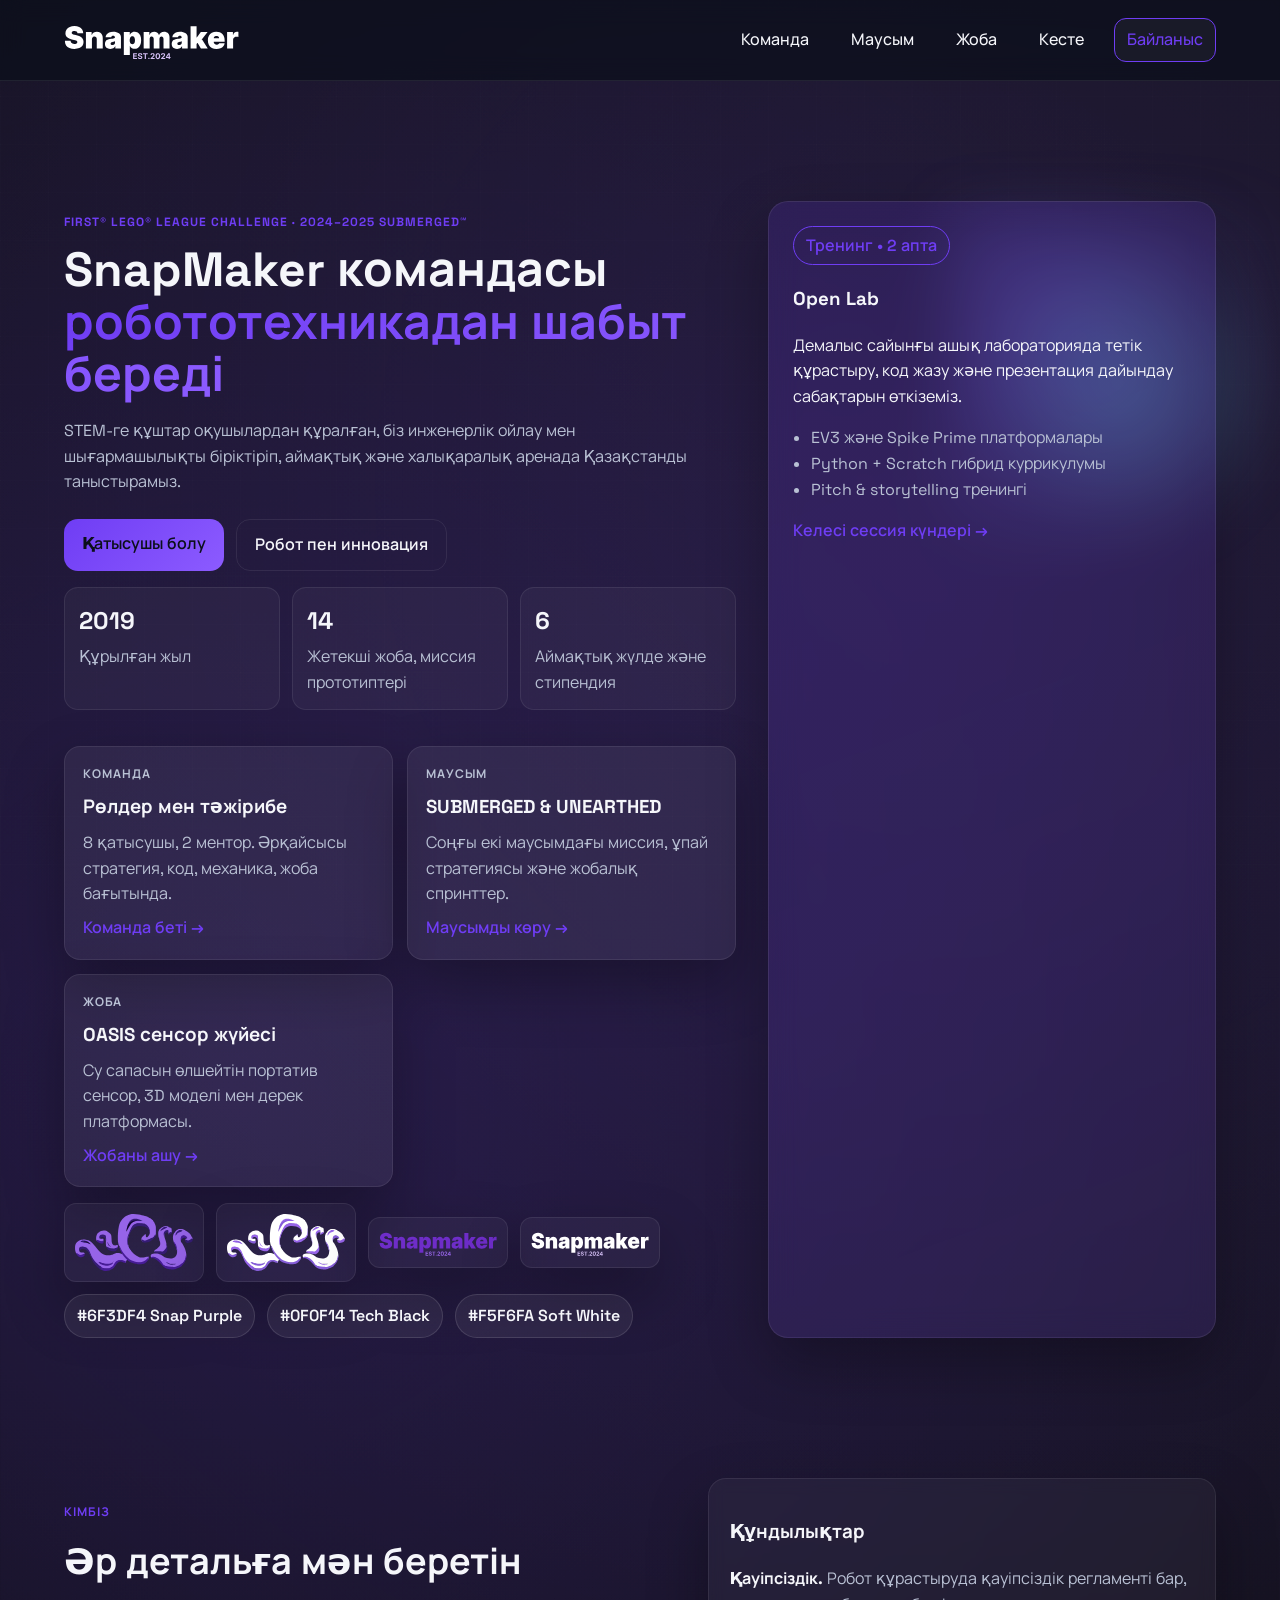
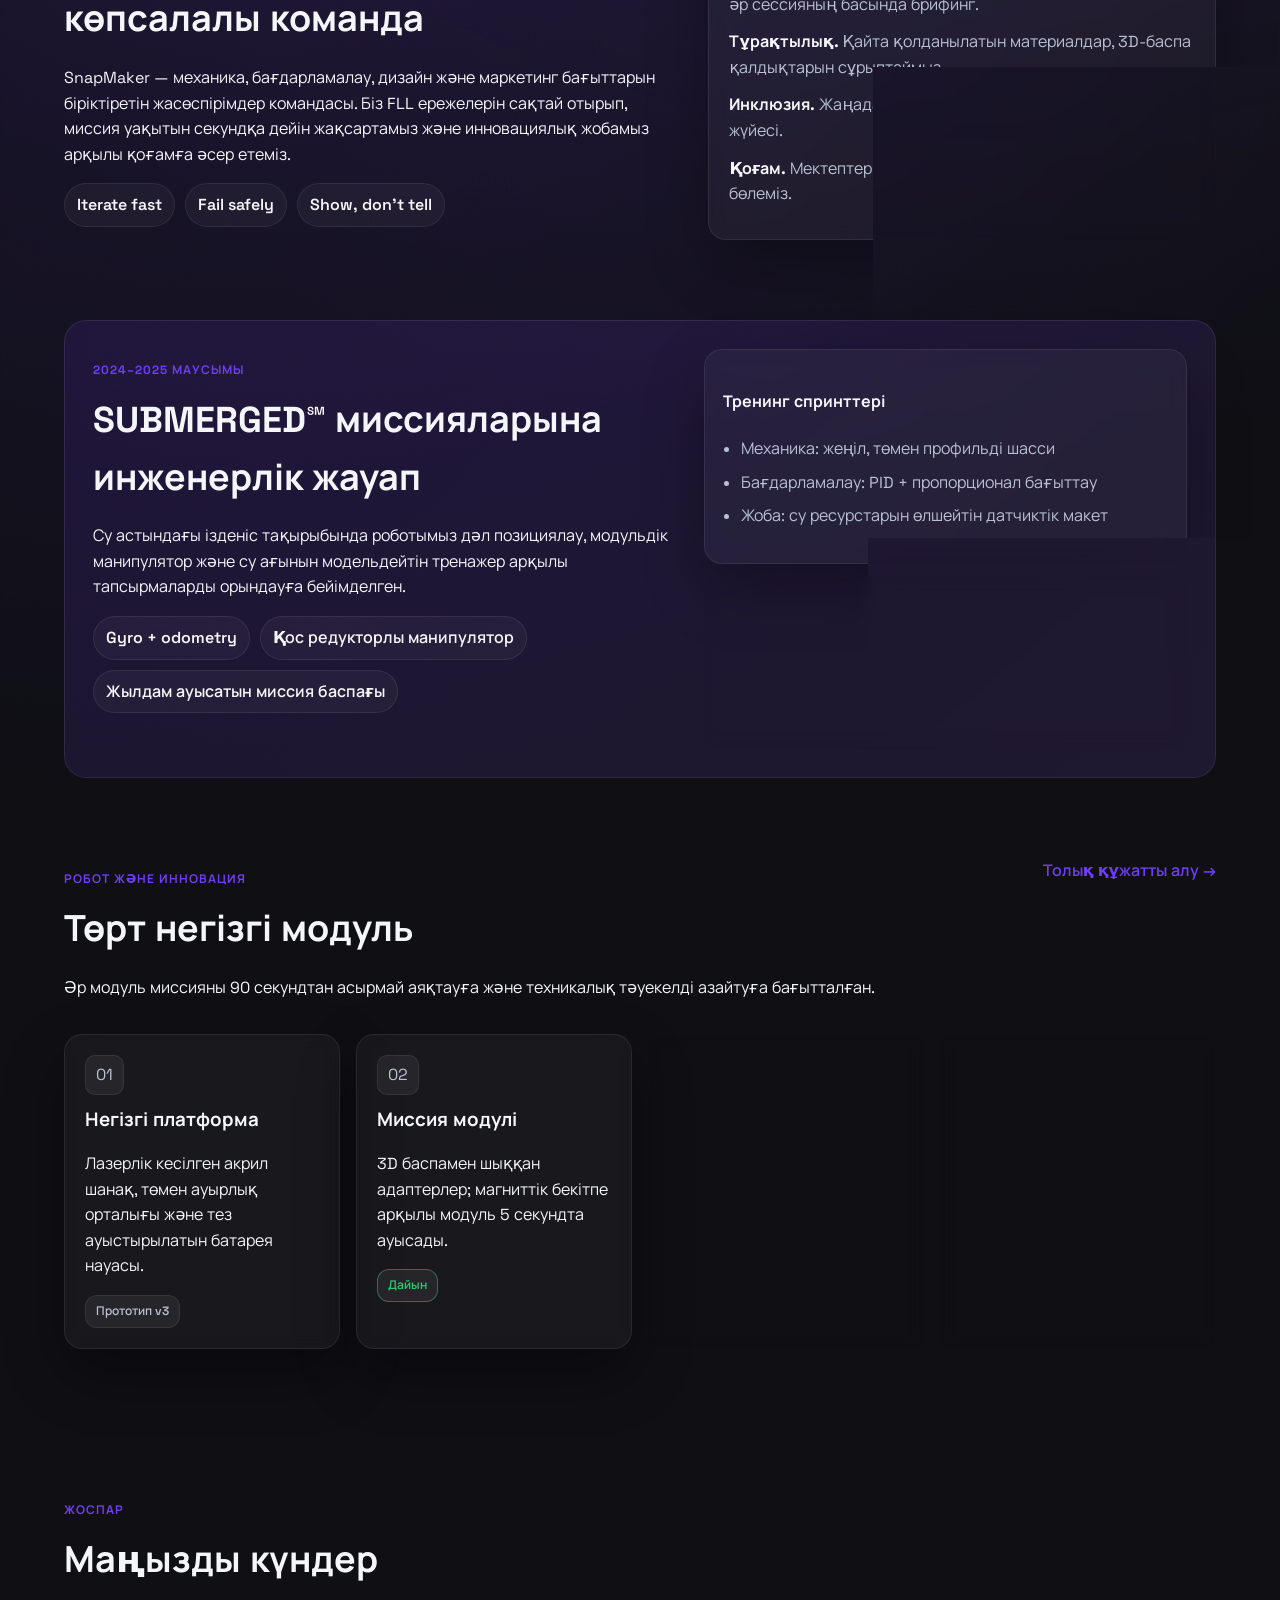
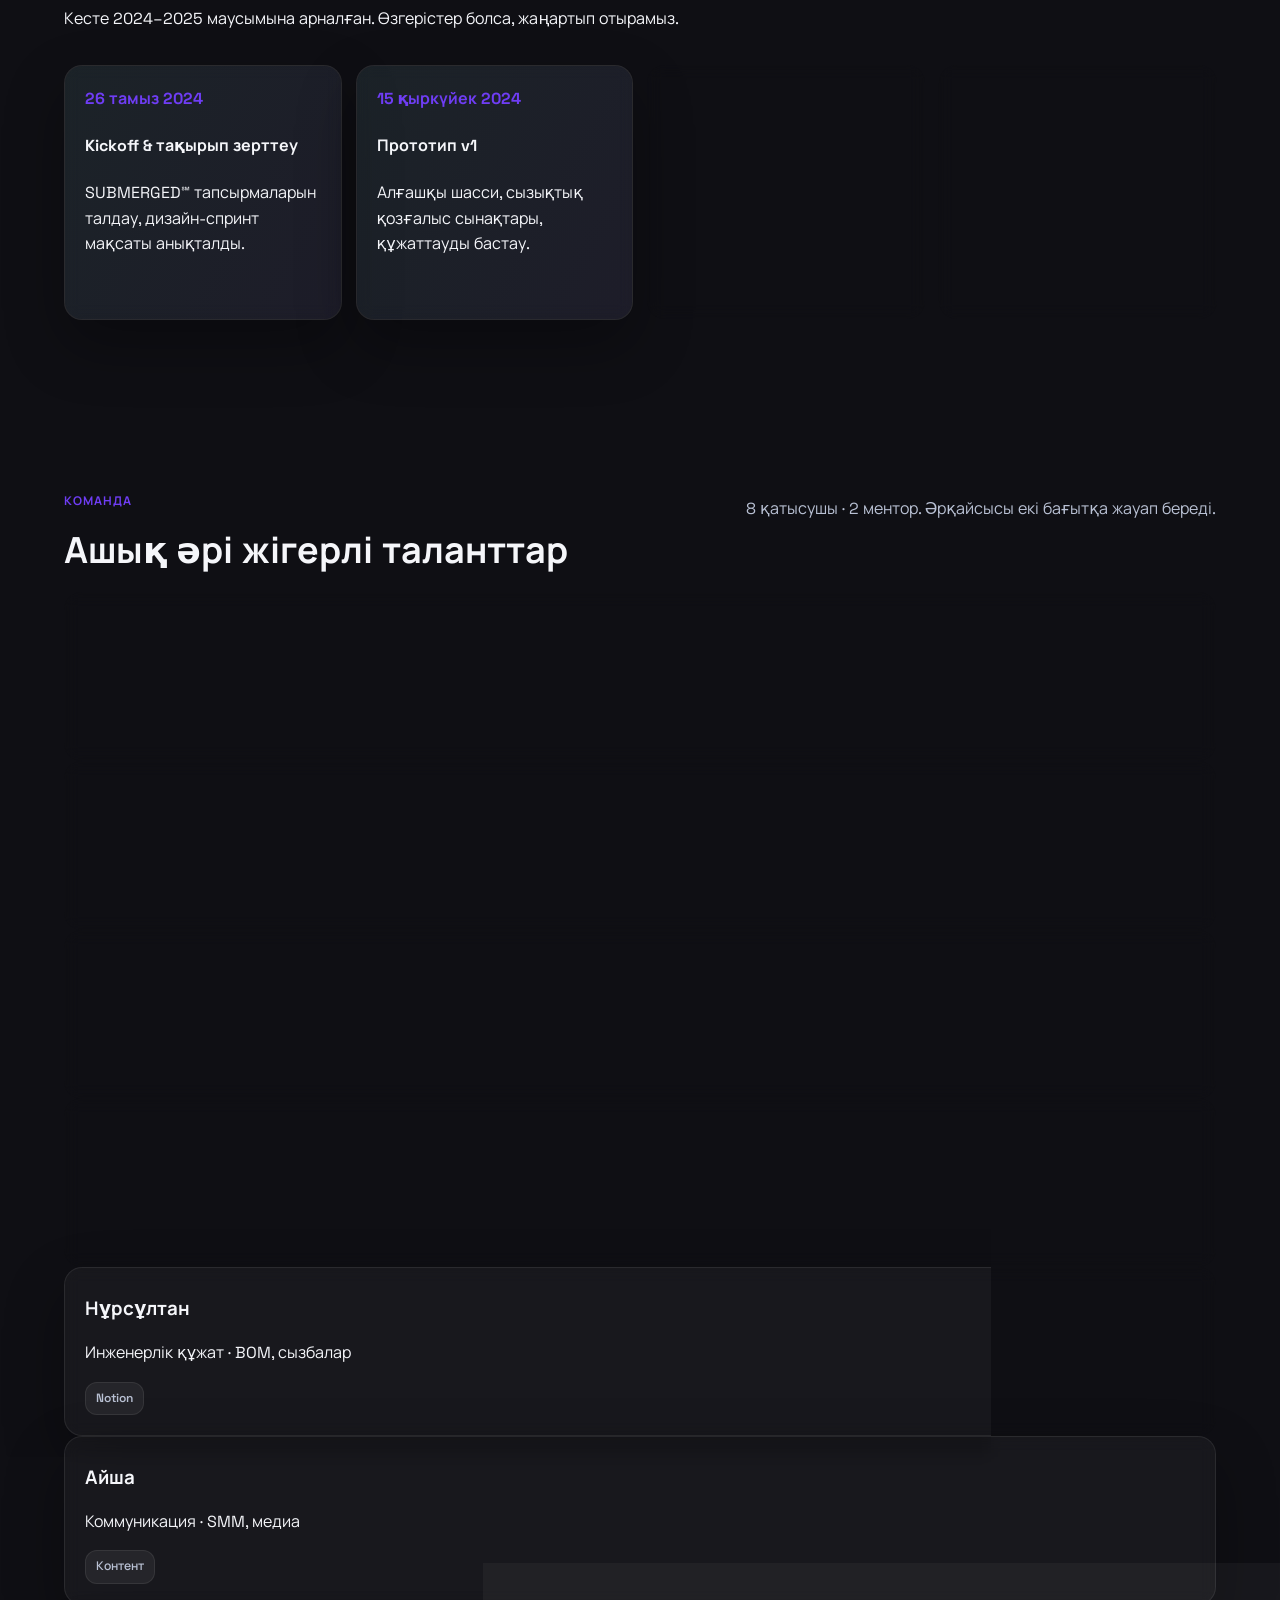
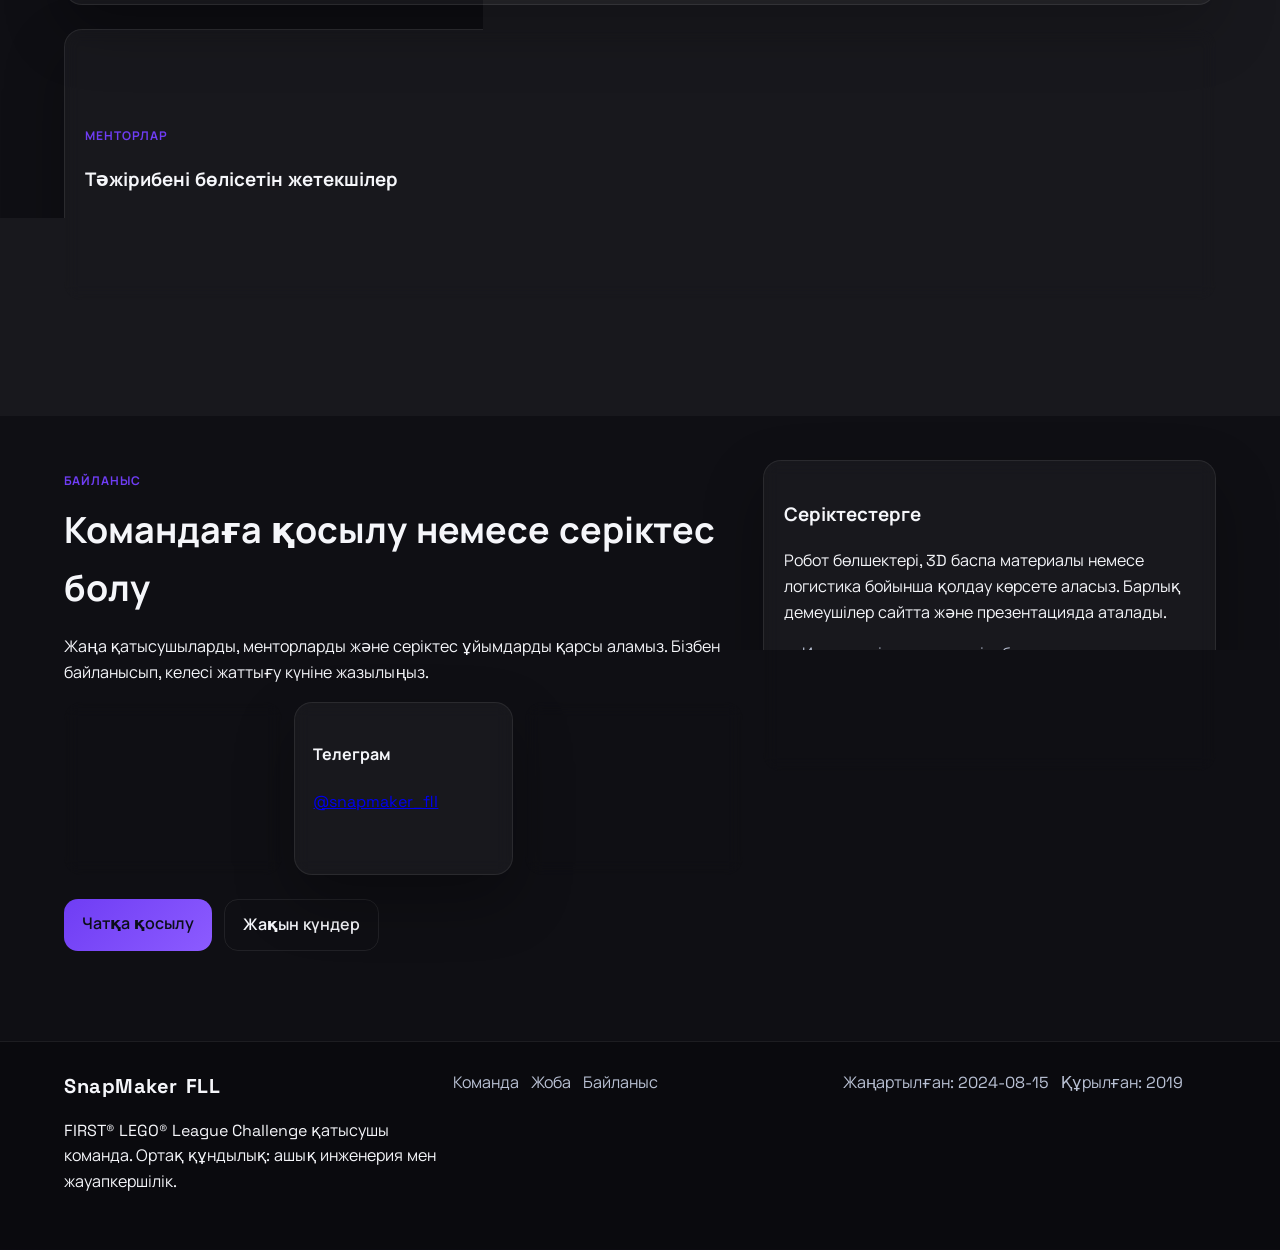
==== index.html @ 46f4f758 "Add SnapMaker FLL site (#310402)" ====
<!DOCTYPE html>
<html lang="kk">
<head>
  <meta charset="UTF-8" />
  <meta name="viewport" content="width=device-width, initial-scale=1.0" />
  <title>SnapMaker | FLL командасы</title>
  <link rel="preconnect" href="https://fonts.googleapis.com">
  <link rel="preconnect" href="https://fonts.gstatic.com" crossorigin>
  <link href="https://fonts.googleapis.com/css2?family=Space+Grotesk:wght@400;500;600;700&family=Manrope:wght@400;500;600&display=swap" rel="stylesheet">
  <link rel="stylesheet" href="styles.css" />
</head>
<body>
  <div class="bg-grid"></div>
  <header class="site-header">
    <div class="container nav-wrap">
      <div class="logo"><img src="SM-logo-text-light.svg" alt="SnapMaker FLL логотипі"></div>
      <button class="nav-toggle" aria-label="Мәзірді ашу">☰</button>
      <nav class="nav">
        <a href="team.html">Команда</a>
        <a href="season.html">Маусым</a>
        <a href="project.html">Жоба</a>
        <a href="#timeline">Кесте</a>
        <a href="#contact" class="pill">Байланыс</a>
      </nav>
    </div>
  </header>

  <main>
    <section class="hero container">
      <div class="hero-text">
        <p class="eyebrow">FIRST® LEGO® League Challenge · 2024–2025 SUBMERGED℠</p>
        <h1>SnapMaker командасы<br><span class="gradient">робототехникадан шабыт береді</span></h1>
        <p class="lede">STEM-ге құштар оқушылардан құралған, біз инженерлік ойлау мен шығармашылықты біріктіріп, аймақтық және халықаралық аренада Қазақстанды таныстырамыз.</p>
        <div class="actions">
          <a class="btn primary" href="#contact">Қатысушы болу</a>
          <a class="btn ghost" href="#projects">Робот пен инновация</a>
        </div>
        <div class="stats">
          <div class="stat">
            <span>2019</span>
            <p>Құрылған жыл</p>
          </div>
          <div class="stat">
            <span>14</span>
            <p>Жетекші жоба, миссия прототиптері</p>
          </div>
          <div class="stat">
            <span>6</span>
            <p>Аймақтық жүлде және стипендия</p>
          </div>
        </div>
        <div class="feature-grid">
          <div class="feature-card">
            <p class="eyebrow">Команда</p>
            <h3>Рөлдер мен тәжірибе</h3>
            <p>8 қатысушы, 2 ментор. Әрқайсысы стратегия, код, механика, жоба бағытында.</p>
            <a class="text-link" href="team.html">Команда беті →</a>
          </div>
          <div class="feature-card">
            <p class="eyebrow">Маусым</p>
            <h3>SUBMERGED & UNEARTHED</h3>
            <p>Соңғы екі маусымдағы миссия, ұпай стратегиясы және жобалық спринттер.</p>
            <a class="text-link" href="season.html">Маусымды көру →</a>
          </div>
          <div class="feature-card">
            <p class="eyebrow">Жоба</p>
            <h3>OASIS сенсор жүйесі</h3>
            <p>Су сапасын өлшейтін портатив сенсор, 3D моделі мен дерек платформасы.</p>
            <a class="text-link" href="project.html">Жобаны ашу →</a>
          </div>
        </div>
        <div class="brand-row">
          <img class="logo-mark" src="media/SM-logo.svg" alt="SnapMaker логотип (қою)">
          <img class="logo-mark" src="SM-logo-light.svg" alt="SnapMaker логотип (жарық)">
          <img class="logo-mark" src="media/SM-logo-text.svg" alt="SnapMaker мәтіндік логотип (қою)">
          <img class="logo-mark" src="SM-logo-text-light.svg" alt="SnapMaker мәтіндік логотип (жарық)">
          <span class="pill palette">#6F3DF4 Snap Purple</span>
          <span class="pill palette">#0F0F14 Tech Black</span>
          <span class="pill palette">#F5F6FA Soft White</span>
        </div>
      </div>
      <div class="hero-card">
        <div class="chip">Тренинг • 2 апта</div>
        <h3>Open Lab</h3>
        <p>Демалыс сайынғы ашық лабораторияда тетік құрастыру, код жазу және презентация дайындау сабақтарын өткіземіз.</p>
        <ul>
          <li>EV3 және Spike Prime платформалары</li>
          <li>Python + Scratch гибрид куррикулумы</li>
          <li>Pitch & storytelling тренингі</li>
        </ul>
        <a class="text-link" href="#timeline">Келесі сессия күндері →</a>
      </div>
    </section>

    <section id="about" class="section container two-col">
      <div>
        <p class="eyebrow">Кімбіз</p>
        <h2>Әр детальға мән беретін көпсалалы команда</h2>
        <p>SnapMaker — механика, бағдарламалау, дизайн және маркетинг бағыттарын біріктіретін жасөспірімдер командасы. Біз FLL ережелерін сақтай отырып, миссия уақытын секундқа дейін жақсартамыз және инновациялық жобамыз арқылы қоғамға әсер етеміз.</p>
        <div class="pill-group">
          <span class="pill">Iterate fast</span>
          <span class="pill">Fail safely</span>
          <span class="pill">Show, don’t tell</span>
        </div>
      </div>
      <div class="glass list-card">
        <h3>Құндылықтар</h3>
        <ul class="check-list">
          <li><strong>Қауіпсіздік.</strong> Робот құрастыруда қауіпсіздік регламенті бар, әр сессияның басында брифинг.</li>
          <li><strong>Тұрақтылық.</strong> Қайта қолданылатын материалдар, 3D‑баспа қалдықтарын сұрыптаймыз.</li>
          <li><strong>Инклюзия.</strong> Жаңадан қосылған қатысушыларға «buddy» жүйесі.</li>
          <li><strong>Қоғам.</strong> Мектептерге мастер‑класс өткізіп, менторлық сағат бөлеміз.</li>
        </ul>
      </div>
    </section>

    <section id="season" class="section container gradient-card">
      <div>
        <p class="eyebrow">2024–2025 маусымы</p>
        <h2>SUBMERGED℠ миссияларына инженерлік жауап</h2>
        <p>Су астындағы ізденіс тақырыбында роботымыз дәл позициялау, модульдік манипулятор және су ағынын модельдейтін тренажер арқылы тапсырмаларды орындауға бейімделген.</p>
        <div class="badges">
          <span class="badge">Gyro + odometry</span>
          <span class="badge">Қос редукторлы манипулятор</span>
          <span class="badge">Жылдам ауысатын миссия баспағы</span>
        </div>
      </div>
      <div class="flex-col">
        <div class="glass mini">
          <h4>Тренинг спринттері</h4>
          <ul class="dot-list">
            <li>Механика: жеңіл, төмен профильді шасси</li>
            <li>Бағдарламалау: PID + пропорционал бағыттау</li>
            <li>Жоба: су ресурстарын өлшейтін датчиктік макет</li>
          </ul>
        </div>
        <div class="glass mini">
          <h4>Коммуникация</h4>
          <p>Қазыларға арналған екі минуттық сторителлингті визуализациямен бірге жаттықтырамыз.</p>
        </div>
      </div>
    </section>

    <section id="projects" class="section container cards">
      <div class="section-head">
        <div>
          <p class="eyebrow">Робот және инновация</p>
          <h2>Төрт негізгі модуль</h2>
          <p>Әр модуль миссияны 90 секундтан асырмай аяқтауға және техникалық тәуекелді азайтуға бағытталған.</p>
        </div>
        <a class="text-link" href="#contact">Толық құжатты алу →</a>
      </div>
      <div class="card-grid">
        <article class="glass">
          <div class="chip">01</div>
          <h3>Негізгі платформа</h3>
          <p>Лазерлік кесілген акрил шанақ, төмен ауырлық орталығы және тез ауыстырылатын батарея науасы.</p>
          <span class="tag">Прототип v3</span>
        </article>
        <article class="glass">
          <div class="chip">02</div>
          <h3>Миссия модулі</h3>
          <p>3D баспамен шыққан адаптерлер; магниттік бекітпе арқылы модуль 5 секундта ауысады.</p>
          <span class="tag success">Дайын</span>
        </article>
        <article class="glass">
          <div class="chip">03</div>
          <h3>Көру жүйесі</h3>
          <p>OpenMV камерасы арқылы түстік маркерлерді тану, командалық протокол — UART.</p>
          <span class="tag warning">R&D</span>
        </article>
        <article class="glass">
          <div class="chip">04</div>
          <h3>Инновациялық жоба</h3>
          <p>Су сапасын азаматтық мониторингтеу платформасы: датчикті бекітпе, дерек жинау және визуал панель.</p>
          <span class="tag">Пилот</span>
        </article>
      </div>
    </section>

    <section id="timeline" class="section container timeline">
      <div class="section-head">
        <div>
          <p class="eyebrow">Жоспар</p>
          <h2>Маңызды күндер</h2>
          <p>Кесте 2024–2025 маусымына арналған. Өзгерістер болса, жаңартып отырамыз.</p>
        </div>
      </div>
      <div class="timeline-list">
        <div class="time-card glass">
          <div class="date">26 тамыз 2024</div>
          <h4>Kickoff & тақырып зерттеу</h4>
          <p>SUBMERGED℠ тапсырмаларын талдау, дизайн-спринт мақсаты анықталды.</p>
        </div>
        <div class="time-card glass">
          <div class="date">15 қыркүйек 2024</div>
          <h4>Прототип v1</h4>
          <p>Алғашқы шасси, сызықтық қозғалыс сынақтары, құжаттауды бастау.</p>
        </div>
        <div class="time-card glass">
          <div class="date">28 қазан 2024</div>
          <h4>Регионалдық байқау</h4>
          <p>Роботтық ойын + инновациялық жоба питчі. Ұпай жинау стратегиясы бекітілді.</p>
        </div>
        <div class="time-card glass">
          <div class="date">қаңтар 2025</div>
          <h4>Халықаралық іріктеу</h4>
          <p>Қажет болса, қосымша миссияны енгізу және презентацияны жаңарту.</p>
        </div>
      </div>
    </section>

    <section class="section container team" aria-labelledby="team-title">
      <div class="section-head">
        <div>
          <p class="eyebrow">Команда</p>
          <h2 id="team-title">Ашық әрі жігерлі таланттар</h2>
        </div>
        <p class="lede">8 қатысушы · 2 ментор. Әрқайсысы екі бағытқа жауап береді.</p>
      </div>
      <div class="card-grid">
        <div class="profile glass">
          <h3>Аружан</h3>
          <p>Капитан · стратегия, презентация</p>
          <span class="tag">Story lead</span>
        </div>
        <div class="profile glass">
          <h3>Данияр</h3>
          <p>Бағдарламалау · PID, көру жүйесі</p>
          <span class="tag success">EV3 & Spike</span>
        </div>
        <div class="profile glass">
          <h3>Мәдина</h3>
          <p>Жоба · зерттеу, прототип</p>
          <span class="tag">UX зерттеу</span>
        </div>
        <div class="profile glass">
          <h3>Әли</h3>
          <p>Механика · 3D баспа, модульдер</p>
          <span class="tag">Fusion 360</span>
        </div>
        <div class="profile glass">
          <h3>Нұрсұлтан</h3>
          <p>Инженерлік құжат · BOM, сызбалар</p>
          <span class="tag">Notion</span>
        </div>
        <div class="profile glass">
          <h3>Айша</h3>
          <p>Коммуникация · SMM, медиа</p>
          <span class="tag">Контент</span>
        </div>
      </div>
      <div class="mentors glass">
        <div>
          <p class="eyebrow">Менторлар</p>
          <h3>Тәжірибені бөлісетін жетекшілер</h3>
        </div>
        <div class="mentor-list">
          <div>
            <h4>Серік Ақтай</h4>
            <p>RoboCup финалисі, механика және стратегия бойынша кеңесші.</p>
          </div>
          <div>
            <h4>Айдана Қасым</h4>
            <p>Data engineer, инновациялық жобаны деректермен негіздеуге көмектеседі.</p>
          </div>
        </div>
      </div>
    </section>

    <section id="contact" class="section container contact">
      <div>
        <p class="eyebrow">Байланыс</p>
        <h2>Командаға қосылу немесе серіктес болу</h2>
        <p>Жаңа қатысушыларды, менторларды және серіктес ұйымдарды қарсы аламыз. Бізбен байланысып, келесі жаттығу күніне жазылыңыз.</p>
        <div class="contact-grid">
          <div class="glass mini">
            <h4>Email</h4>
            <a href="mailto:hello@snapmaker.team">hello@snapmaker.team</a>
          </div>
          <div class="glass mini">
            <h4>Телеграм</h4>
            <a href="https://t.me/snapmaker_fll" target="_blank">@snapmaker_fll</a>
          </div>
          <div class="glass mini">
            <h4>Орналасуы</h4>
            <p>Алматы, STEM Hub лабораториясы</p>
          </div>
        </div>
        <div class="actions">
          <a class="btn primary" href="https://t.me/snapmaker_fll" target="_blank">Чатқа қосылу</a>
          <a class="btn ghost" href="#timeline">Жақын күндер</a>
        </div>
      </div>
      <div class="contact-card glass">
        <h3>Серіктестерге</h3>
        <p>Робот бөлшектері, 3D баспа материалы немесе логистика бойынша қолдау көрсете аласыз. Барлық демеушілер сайтта және презентацияда аталады.</p>
        <ul class="dot-list">
          <li>Инженерлік кеңес · тәжірибе сағаты</li>
          <li>Жабдық · датчик, мотор, аккумулятор</li>
          <li>Медиа · команда тарихын бірге жазу</li>
        </ul>
      </div>
    </section>
  </main>

  <footer class="footer">
    <div class="container footer-grid">
      <div>
        <div class="logo">SnapMaker <span>FLL</span></div>
        <p>FIRST® LEGO® League Challenge қатысушы команда. Ортақ құндылық: ашық инженерия мен жауапкершілік.</p>
      </div>
      <div class="foot-links">
        <a href="#about">Команда</a>
        <a href="#projects">Жоба</a>
        <a href="#contact">Байланыс</a>
      </div>
      <div class="foot-meta">
        <span>Жаңартылған: 2024-08-15</span>
        <span>Құрылған: 2019</span>
      </div>
    </div>
  </footer>

  <script src="script.js"></script>
</body>
</html>
---- styles.css ----
:root {
  --bg: #0f0f14;           /* Tech Black */
  --surface: rgba(255, 255, 255, 0.04);
  --stroke: rgba(255, 255, 255, 0.08);
  --text: #f5f6fa;         /* Soft White */
  --muted: #b9c1d4;
  --accent: #6f3df4;       /* Snap Purple */
  --accent-2: #8c5bff;     /* Accent Purple */
  --success: #2ecc71;
  --warning: #f1c40f;
  --critical: #e74c3c;
  --info: #3498db;
  --shadow: 0 25px 60px rgba(0, 0, 0, 0.3);
  --glass-strong: rgba(255, 255, 255, 0.06);

  font-family: 'Space Grotesk', 'Manrope', system-ui, -apple-system, sans-serif;
  color: var(--text);
  background-color: var(--bg);
}

* { box-sizing: border-box; }

body {
  margin: 0;
  background: radial-gradient(circle at 18% 18%, rgba(111, 61, 244, 0.18), transparent 26%),
              radial-gradient(circle at 76% 8%, rgba(140, 91, 255, 0.16), transparent 28%),
              var(--bg);
  color: var(--text);
  line-height: 1.6;
  min-height: 100vh;
}

.container {
  width: min(1200px, 90vw);
  margin: 0 auto;
}

.bg-grid {
  position: fixed;
  inset: 0;
  background-image: linear-gradient(to right, rgba(255,255,255,0.04) 1px, transparent 1px),
                    linear-gradient(to bottom, rgba(255,255,255,0.04) 1px, transparent 1px);
  background-size: 48px 48px;
  opacity: 0.25;
  pointer-events: none;
  z-index: 0;
}

.site-header {
  position: sticky;
  top: 0;
  backdrop-filter: blur(12px);
  background: rgba(11, 15, 26, 0.7);
  z-index: 10;
  border-bottom: 1px solid var(--stroke);
}

.nav-wrap {
  display: flex;
  align-items: center;
  justify-content: space-between;
  padding: 18px 0;
}

.logo {
  display: inline-flex;
  align-items: center;
  gap: 8px;
  font-weight: 700;
  letter-spacing: 0.5px;
  font-size: 20px;
}

.logo img { height: 42px; width: auto; display: block; }

.nav {
  display: flex;
  align-items: center;
  gap: 18px;
}

.nav a {
  color: var(--text);
  text-decoration: none;
  font-weight: 500;
  padding: 8px 12px;
  border-radius: 12px;
  transition: all 0.2s ease;
}

.nav a:hover { background: var(--surface); }

.nav .pill {
  border: 1px solid var(--accent);
  color: var(--accent);
}

.nav-toggle {
  display: none;
  background: var(--surface);
  color: var(--text);
  border: 1px solid var(--stroke);
  border-radius: 12px;
  padding: 8px 12px;
  font-size: 20px;
}

.hero {
  position: relative;
  padding: 120px 0 60px;
  display: grid;
  grid-template-columns: 1.2fr 0.8fr;
  gap: 32px;
  z-index: 1;
}

.hero::after {
  content: '';
  position: absolute;
  right: -8%;
  top: 10%;
  width: 360px;
  height: 360px;
  background: radial-gradient(circle, rgba(93,224,230,0.25), transparent 60%),
              radial-gradient(circle at 30% 30%, rgba(124,111,245,0.3), transparent 70%);
  filter: blur(30px);
  z-index: -1;
}

.hero-text h1 {
  font-size: clamp(32px, 4vw, 48px);
  line-height: 1.1;
  margin: 12px 0 14px;
}

.gradient {
  background: linear-gradient(120deg, var(--accent), var(--accent-2));
  -webkit-background-clip: text;
  color: transparent;
}

.lede { color: var(--muted); max-width: 640px; }

.actions { display: flex; gap: 12px; margin: 24px 0 10px; flex-wrap: wrap; }

.btn {
  padding: 12px 18px;
  border-radius: 14px;
  text-decoration: none;
  font-weight: 600;
  border: 1px solid var(--stroke);
  color: var(--text);
  transition: transform 0.15s ease, box-shadow 0.15s ease;
}

.btn:hover { transform: translateY(-2px); box-shadow: var(--shadow); }

.btn.primary { background: linear-gradient(135deg, var(--accent), var(--accent-2)); color: #0b0f1a; border: none; }
.btn.ghost { background: transparent; }

.stats { display: grid; grid-template-columns: repeat(auto-fit, minmax(150px, 1fr)); gap: 12px; margin-top: 16px; }
.stat {
  padding: 14px;
  border: 1px solid var(--stroke);
  border-radius: 14px;
  background: var(--surface);
}
.stat span { font-size: 24px; font-weight: 700; }
.stat p { margin: 4px 0 0; color: var(--muted); }

.brand-row { display: flex; gap: 12px; align-items: center; flex-wrap: wrap; margin-top: 16px; }
.logo-mark { width: 140px; height: auto; border-radius: 12px; border: 1px solid var(--stroke); background: var(--surface); padding: 10px; box-shadow: var(--shadow); }
.pill.palette { border-color: rgba(255,255,255,0.12); color: var(--text); background: rgba(255,255,255,0.06); }

.feature-grid { margin: 36px 0 0; display: grid; grid-template-columns: repeat(auto-fit, minmax(240px, 1fr)); gap: 14px; }
.feature-card { padding: 18px; border-radius: 16px; border: 1px solid var(--stroke); background: var(--glass-strong); box-shadow: var(--shadow); display: grid; gap: 8px; }
.feature-card h3 { margin: 0; }
.feature-card p { margin: 0; color: var(--muted); }
.feature-card .text-link { align-self: start; }

.hero-card {
  background: linear-gradient(160deg, rgba(111,61,244,0.16), rgba(140,91,255,0.12));
  border: 1px solid var(--stroke);
  border-radius: 20px;
  padding: 24px;
  box-shadow: var(--shadow);
  backdrop-filter: blur(14px);
}
.hero-card ul { padding-left: 18px; color: var(--muted); }
.hero-card .chip { display: inline-flex; padding: 6px 12px; border-radius: 999px; border: 1px solid var(--accent); color: var(--accent); font-weight: 600; }

.section { padding: 80px 0; position: relative; z-index: 1; }
.two-col { display: grid; grid-template-columns: 1.1fr 0.9fr; gap: 24px; align-items: center; }

.eyebrow { color: var(--accent); letter-spacing: 1px; text-transform: uppercase; font-size: 12px; font-weight: 700; }

h2 { margin: 12px 0; font-size: clamp(24px, 3vw, 36px); }

.list-card { padding: 24px; border-radius: 18px; border: 1px solid var(--stroke); background: var(--surface); }
.glass { background: var(--surface); border: 1px solid var(--stroke); border-radius: 18px; padding: 20px; backdrop-filter: blur(8px); box-shadow: var(--shadow); }

.check-list { list-style: none; padding: 0; margin: 0; }
.check-list li { margin-bottom: 12px; color: var(--muted); }
.check-list strong { color: var(--text); }

.pill-group { display: flex; gap: 10px; flex-wrap: wrap; margin-top: 12px; }
.pill, .badge { padding: 8px 12px; border-radius: 999px; border: 1px solid var(--stroke); background: rgba(255,255,255,0.04); color: var(--text); font-weight: 600; }
.badges { display: flex; gap: 10px; flex-wrap: wrap; margin-top: 14px; }

.gradient-card { display: grid; grid-template-columns: 1.1fr 0.9fr; gap: 20px; background: linear-gradient(140deg, rgba(111,61,244,0.12), rgba(140,91,255,0.12)); border: 1px solid var(--stroke); border-radius: 22px; padding: 28px; }

.flex-col { display: grid; gap: 12px; }
.mini { padding: 18px; }

.dot-list { padding-left: 18px; color: var(--muted); }
.dot-list li { margin-bottom: 8px; }

.section-head { display: flex; justify-content: space-between; align-items: flex-start; gap: 12px; }

.cards .card-grid { display: grid; grid-template-columns: repeat(auto-fit, minmax(220px, 1fr)); gap: 16px; margin-top: 18px; }
.card-grid .chip { background: rgba(255,255,255,0.06); padding: 6px 10px; border-radius: 10px; border: 1px solid var(--stroke); display: inline-flex; color: var(--muted); }
.card-grid h3 { margin: 10px 0 6px; }
.tag { display: inline-flex; align-items: center; padding: 6px 10px; border-radius: 12px; background: rgba(255,255,255,0.06); border: 1px solid var(--stroke); color: var(--muted); font-size: 12px; font-weight: 600; }
.tag.success { color: var(--success); border-color: rgba(74,222,128,0.4); }
.tag.warning { color: var(--warning); border-color: rgba(241,196,15,0.45); }
.tag.critical { color: var(--critical); border-color: rgba(231,76,60,0.45); }
.tag.info { color: var(--info); border-color: rgba(52,152,219,0.45); }

.timeline { padding-top: 60px; }
.timeline-list { display: grid; grid-template-columns: repeat(auto-fit, minmax(240px, 1fr)); gap: 14px; margin-top: 18px; }
.time-card { position: relative; overflow: hidden; }
.time-card::before { content: ''; position: absolute; inset: 0; background: linear-gradient(120deg, rgba(93,224,230,0.08), rgba(124,111,245,0.08)); opacity: 0.7; }
.time-card * { position: relative; }
.time-card .date { color: var(--accent); font-weight: 700; margin-bottom: 8px; }

.team .card-grid { grid-template-columns: repeat(auto-fit, minmax(200px, 1fr)); }
.profile h3 { margin: 6px 0; }

.mentors { margin-top: 24px; display: grid; grid-template-columns: 1fr 1.3fr; gap: 14px; align-items: center; }
.mentor-list { display: grid; gap: 10px; }

.contact { display: grid; grid-template-columns: 1.2fr 0.8fr; gap: 20px; align-items: start; }
.contact-grid { display: grid; grid-template-columns: repeat(auto-fit, minmax(180px, 1fr)); gap: 12px; margin: 16px 0; }

.text-link { color: var(--accent); text-decoration: none; font-weight: 600; }
.text-link:hover { text-decoration: underline; }

.subhero { padding: 120px 0 50px; position: relative; }
.subhero h1 { margin: 10px 0; font-size: clamp(30px, 4vw, 44px); }
.breadcrumb { display: flex; gap: 10px; color: var(--muted); font-size: 14px; }
.breadcrumb a { color: var(--accent); text-decoration: none; }
.panel { padding: 22px; border-radius: 18px; border: 1px solid var(--stroke); background: var(--surface); box-shadow: var(--shadow); }
.split { display: grid; grid-template-columns: 1.1fr 0.9fr; gap: 20px; }

.people-grid { display: grid; grid-template-columns: repeat(auto-fit, minmax(220px, 1fr)); gap: 14px; }
.people-card { padding: 18px; border-radius: 16px; border: 1px solid var(--stroke); background: var(--glass-strong); box-shadow: var(--shadow); }
.people-card h3 { margin: 6px 0; }
.meta { color: var(--muted); font-size: 14px; margin: 4px 0 0; }

.season-timeline { display: grid; grid-template-columns: repeat(auto-fit, minmax(240px, 1fr)); gap: 14px; margin-top: 14px; }
.season-card { padding: 18px; border-radius: 16px; border: 1px solid var(--stroke); background: var(--surface); box-shadow: var(--shadow); }

.viewer-wrap { border: 1px solid var(--stroke); border-radius: 18px; overflow: hidden; background: #0a0a0f; box-shadow: var(--shadow); }
model-viewer { width: 100%; height: 440px; background: radial-gradient(circle at 20% 20%, rgba(111,61,244,0.15), transparent 40%), #0a0a0f; }
.resource-row { display: flex; gap: 10px; flex-wrap: wrap; margin-top: 12px; }

.footer {
  border-top: 1px solid var(--stroke);
  padding: 28px 0 40px;
  background: rgba(0,0,0,0.3);
}
.footer-grid { display: grid; grid-template-columns: repeat(auto-fit, minmax(220px, 1fr)); gap: 16px; align-items: start; }
.foot-links { display: flex; gap: 12px; flex-wrap: wrap; }
.foot-links a { color: var(--muted); text-decoration: none; }
.foot-links a:hover { color: var(--accent); }
.foot-meta { display: flex; gap: 12px; flex-wrap: wrap; color: var(--muted); }

.card-grid, .timeline-list, .contact-grid { z-index: 1; }

/* Responsive */
@media (max-width: 960px) {
  .hero, .two-col, .gradient-card, .contact, .split { grid-template-columns: 1fr; }
  .nav { position: fixed; inset: 70px 16px auto 16px; flex-direction: column; background: rgba(11,15,26,0.95); padding: 14px; border-radius: 14px; border: 1px solid var(--stroke); box-shadow: var(--shadow); display: none; }
  .nav.show { display: flex; }
  .nav-toggle { display: inline-flex; }
  .nav-wrap { padding: 14px 0; }
  .hero { padding-top: 90px; }
}

@media (max-width: 640px) {
  .nav { inset: 60px 12px auto 12px; }
  .actions { width: 100%; }
  .btn { flex: 1; text-align: center; }
  .mentors { grid-template-columns: 1fr; }
}
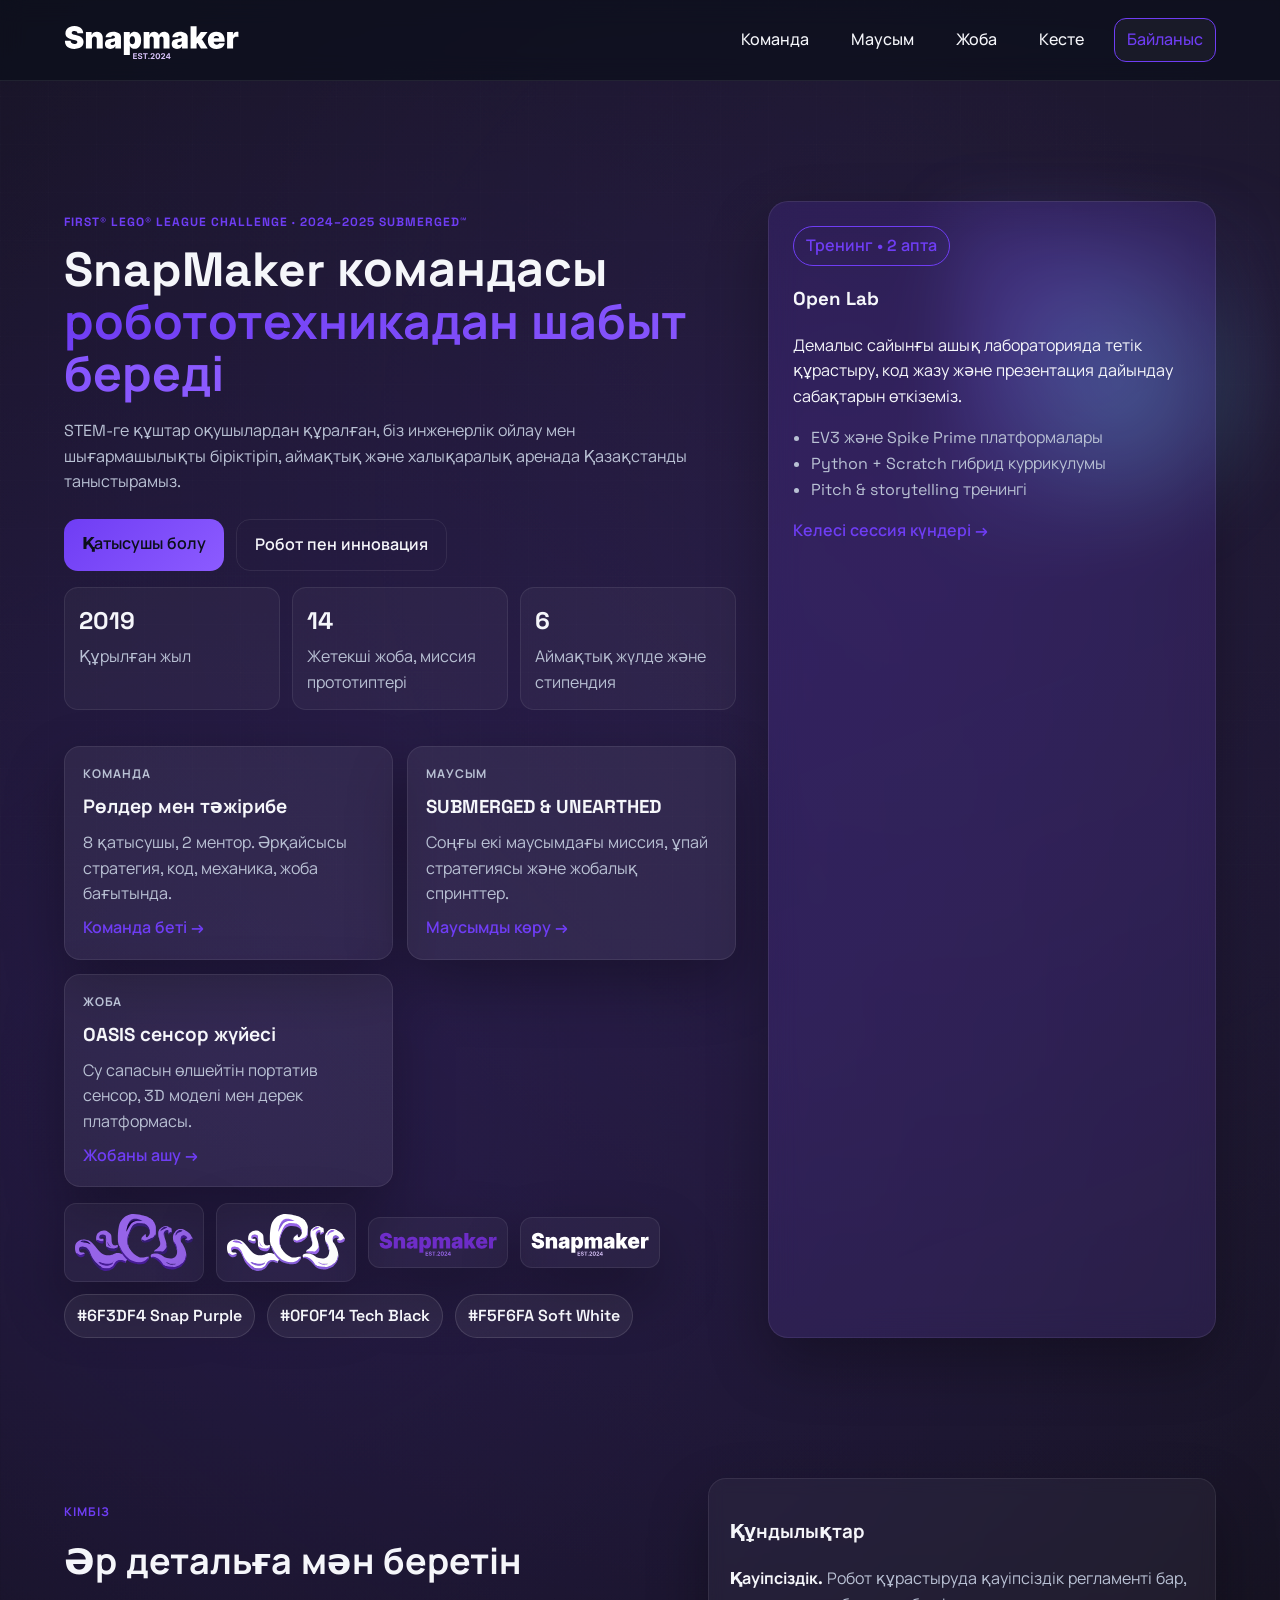
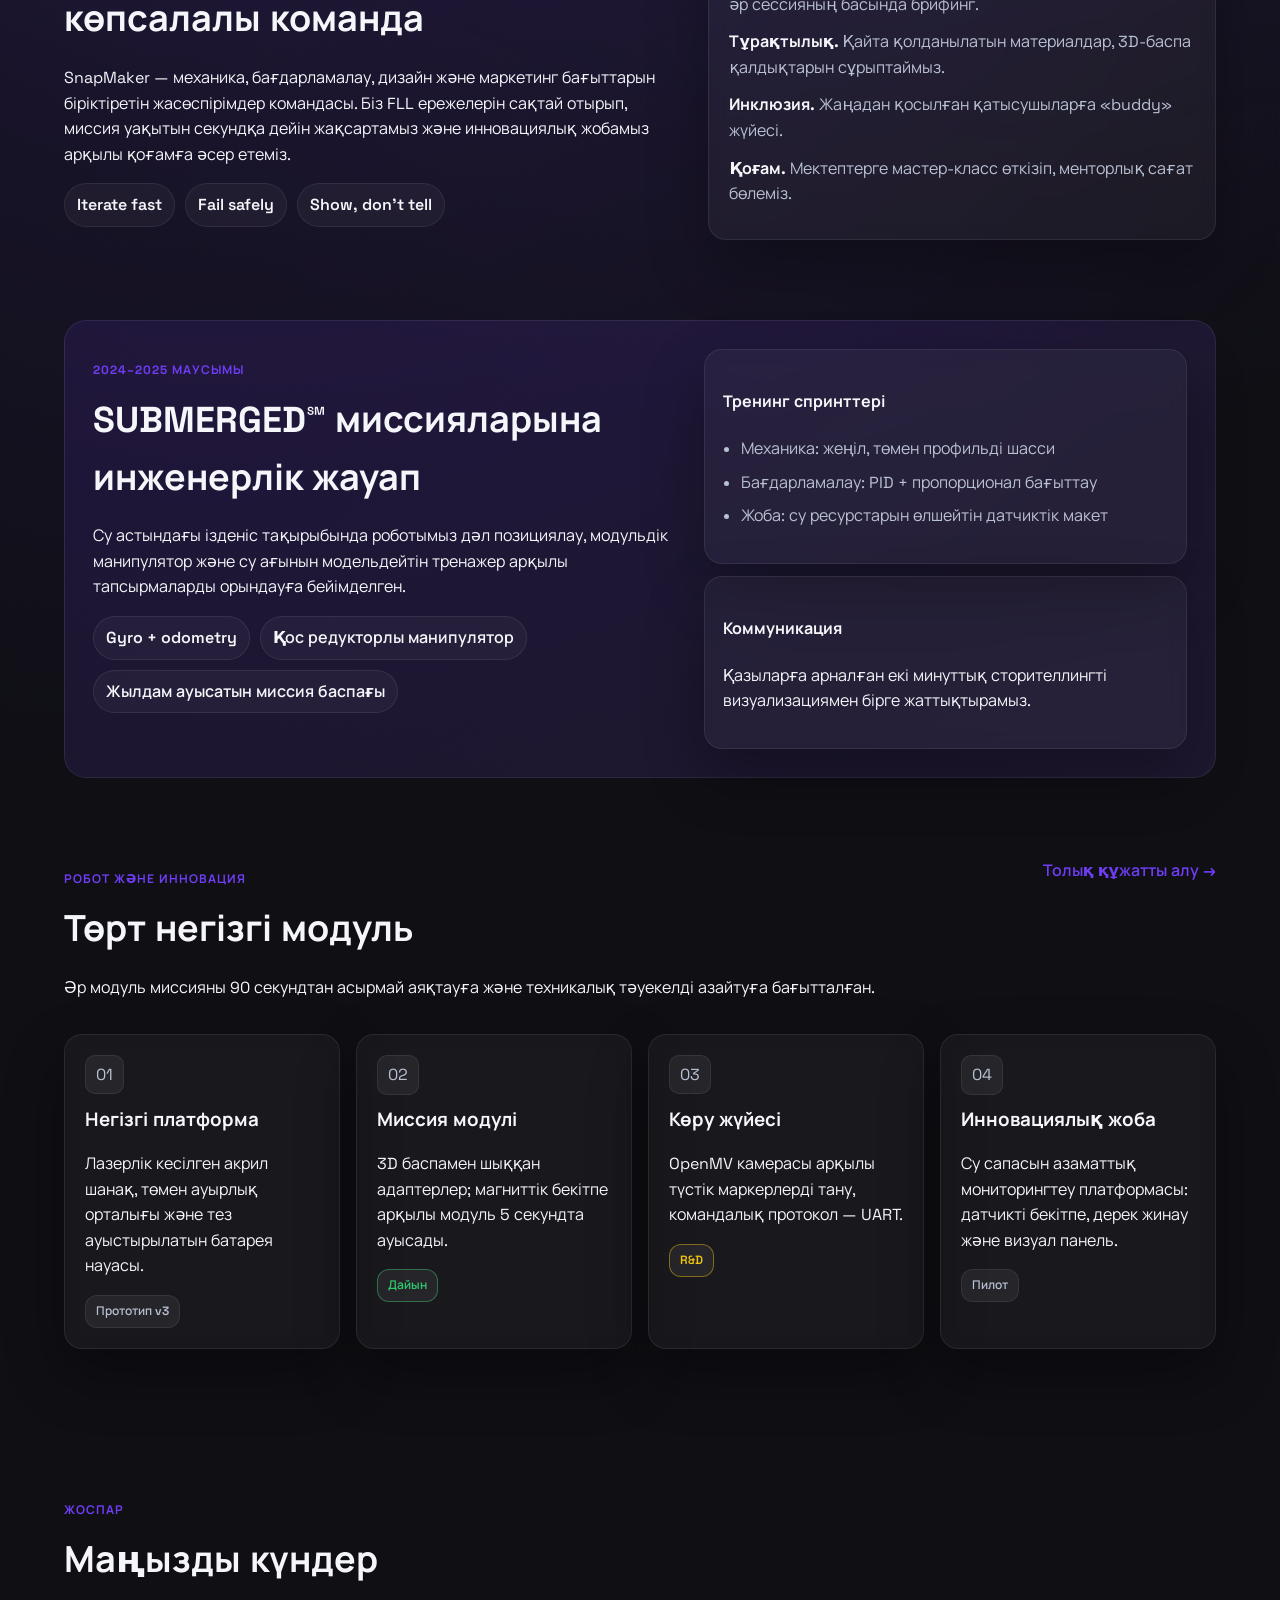
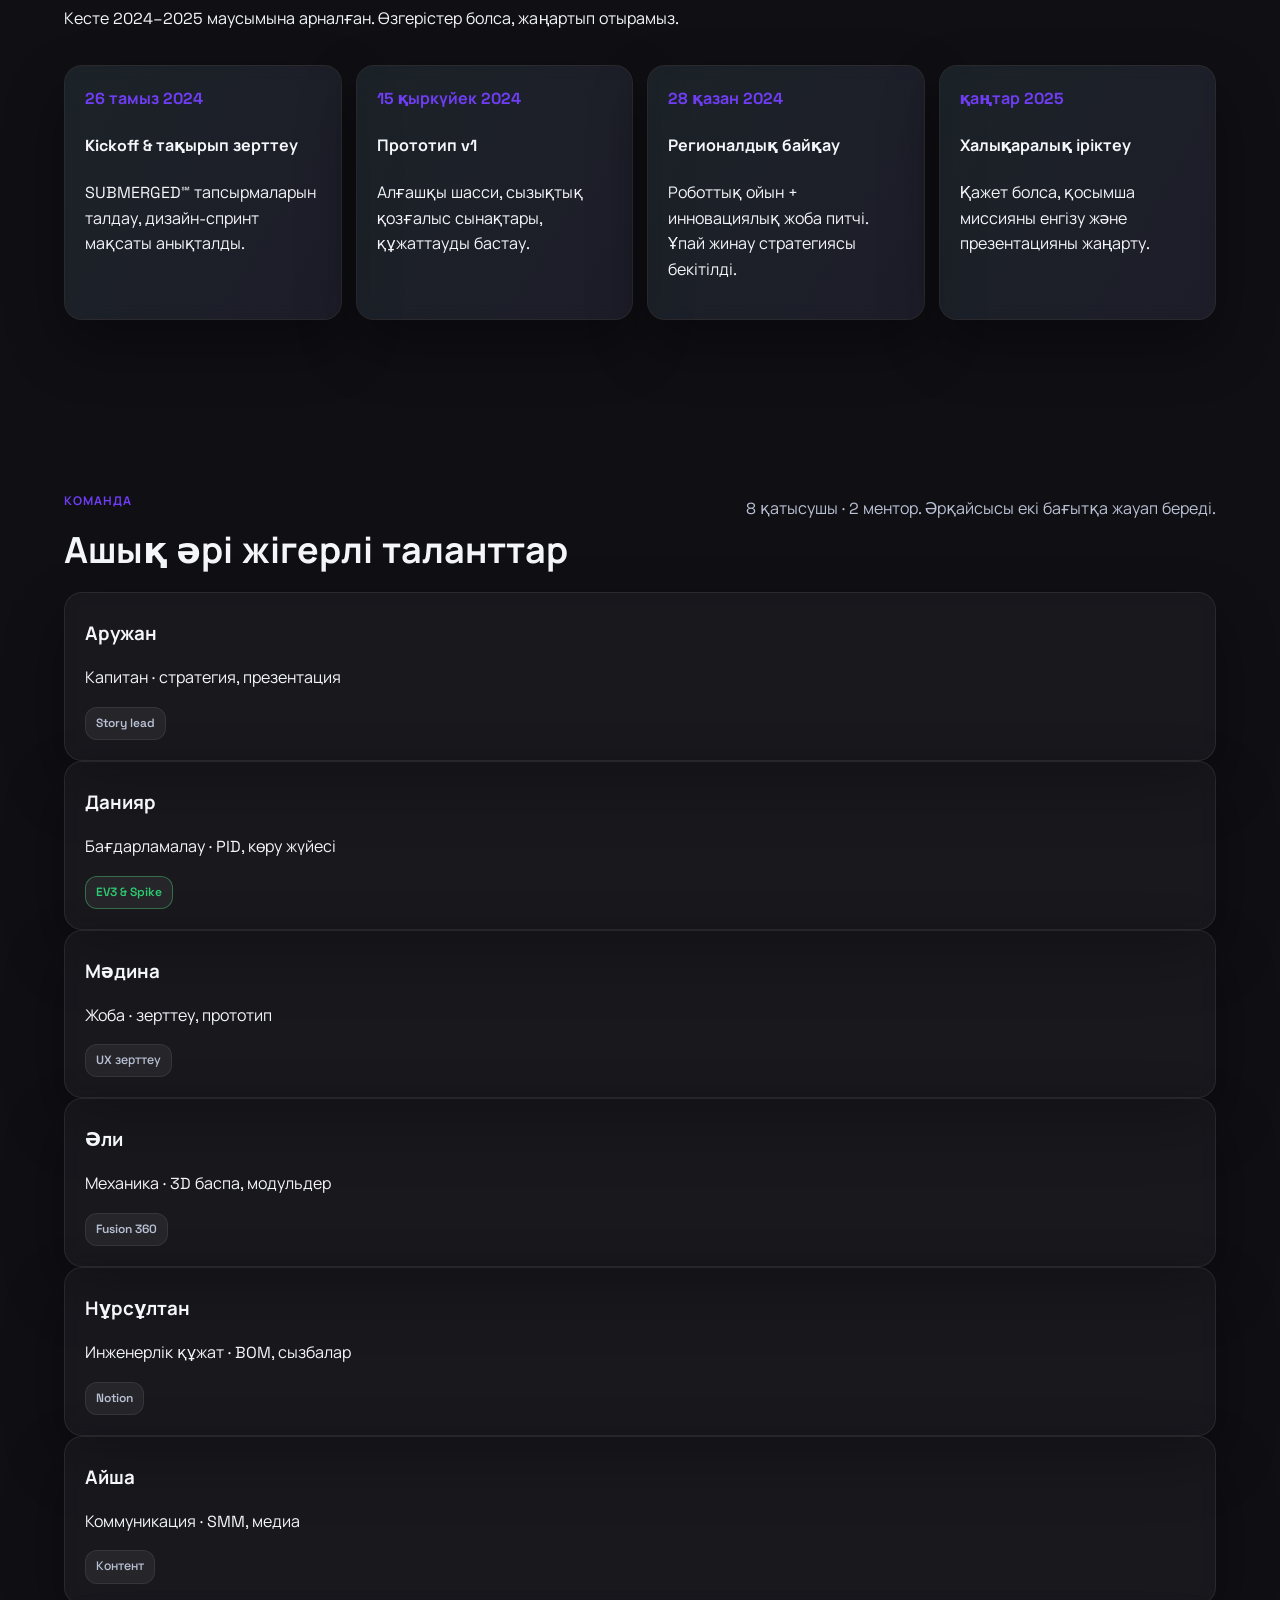
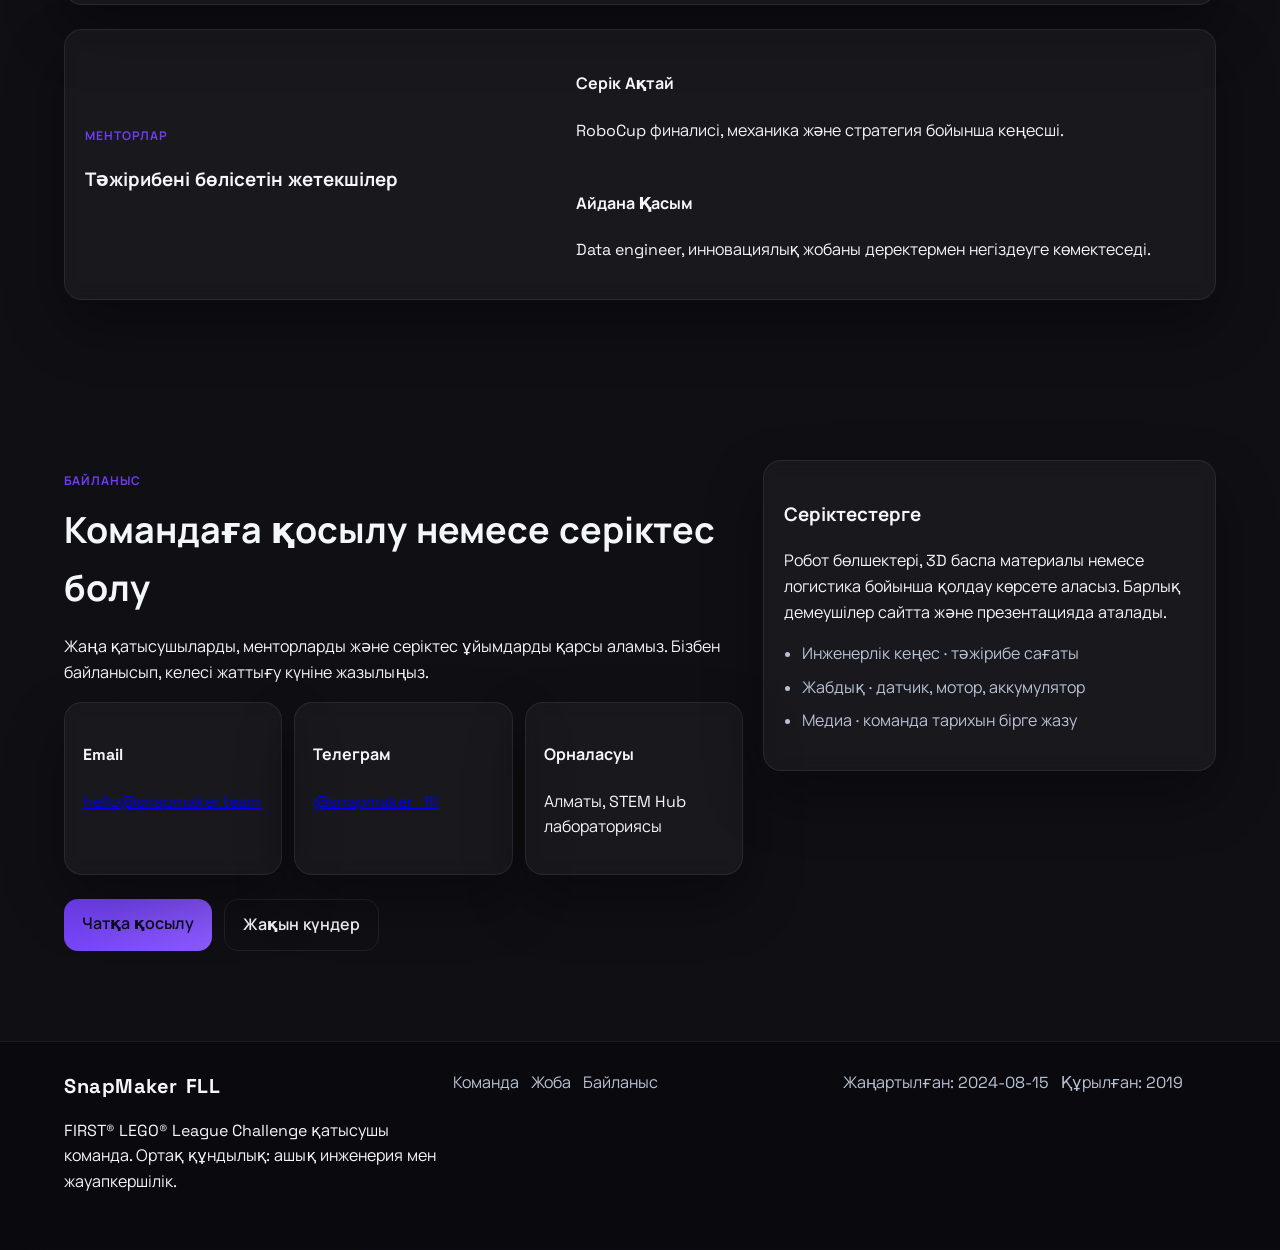
==== commit fa9d00d2: "Move SVG logos into media folder" ====
--- a/index.html
+++ b/index.html
@@ -13,7 +13,7 @@
   <div class="bg-grid"></div>
   <header class="site-header">
     <div class="container nav-wrap">
-      <div class="logo"><img src="SM-logo-text-light.svg" alt="SnapMaker FLL логотипі"></div>
+      <div class="logo"><img src="media/SM-logo-text-light.svg" alt="SnapMaker FLL логотипі"></div>
       <button class="nav-toggle" aria-label="Мәзірді ашу">☰</button>
       <nav class="nav">
         <a href="team.html">Команда</a>
@@ -71,9 +71,9 @@
         </div>
         <div class="brand-row">
           <img class="logo-mark" src="media/SM-logo.svg" alt="SnapMaker логотип (қою)">
-          <img class="logo-mark" src="SM-logo-light.svg" alt="SnapMaker логотип (жарық)">
+          <img class="logo-mark" src="media/SM-logo-light.svg" alt="SnapMaker логотип (жарық)">
           <img class="logo-mark" src="media/SM-logo-text.svg" alt="SnapMaker мәтіндік логотип (қою)">
-          <img class="logo-mark" src="SM-logo-text-light.svg" alt="SnapMaker мәтіндік логотип (жарық)">
+          <img class="logo-mark" src="media/SM-logo-text-light.svg" alt="SnapMaker мәтіндік логотип (жарық)">
           <span class="pill palette">#6F3DF4 Snap Purple</span>
           <span class="pill palette">#0F0F14 Tech Black</span>
           <span class="pill palette">#F5F6FA Soft White</span>
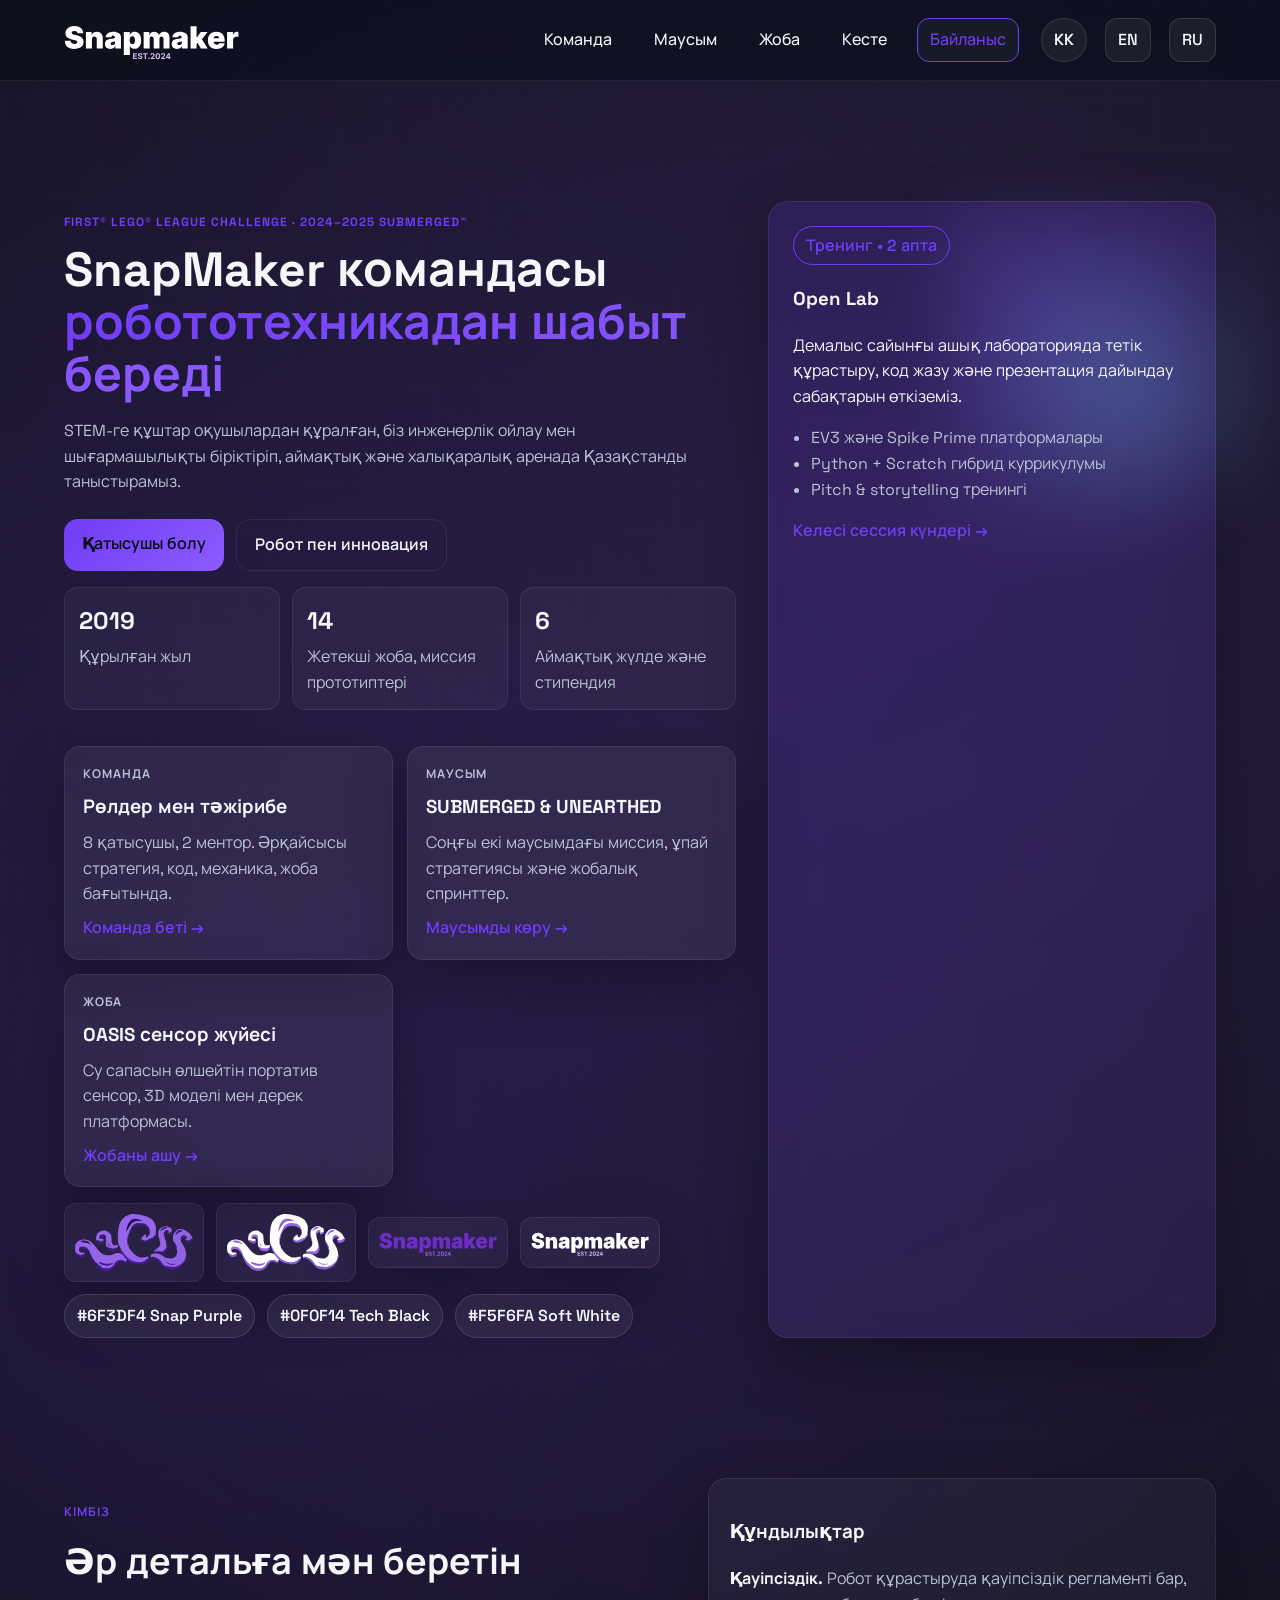
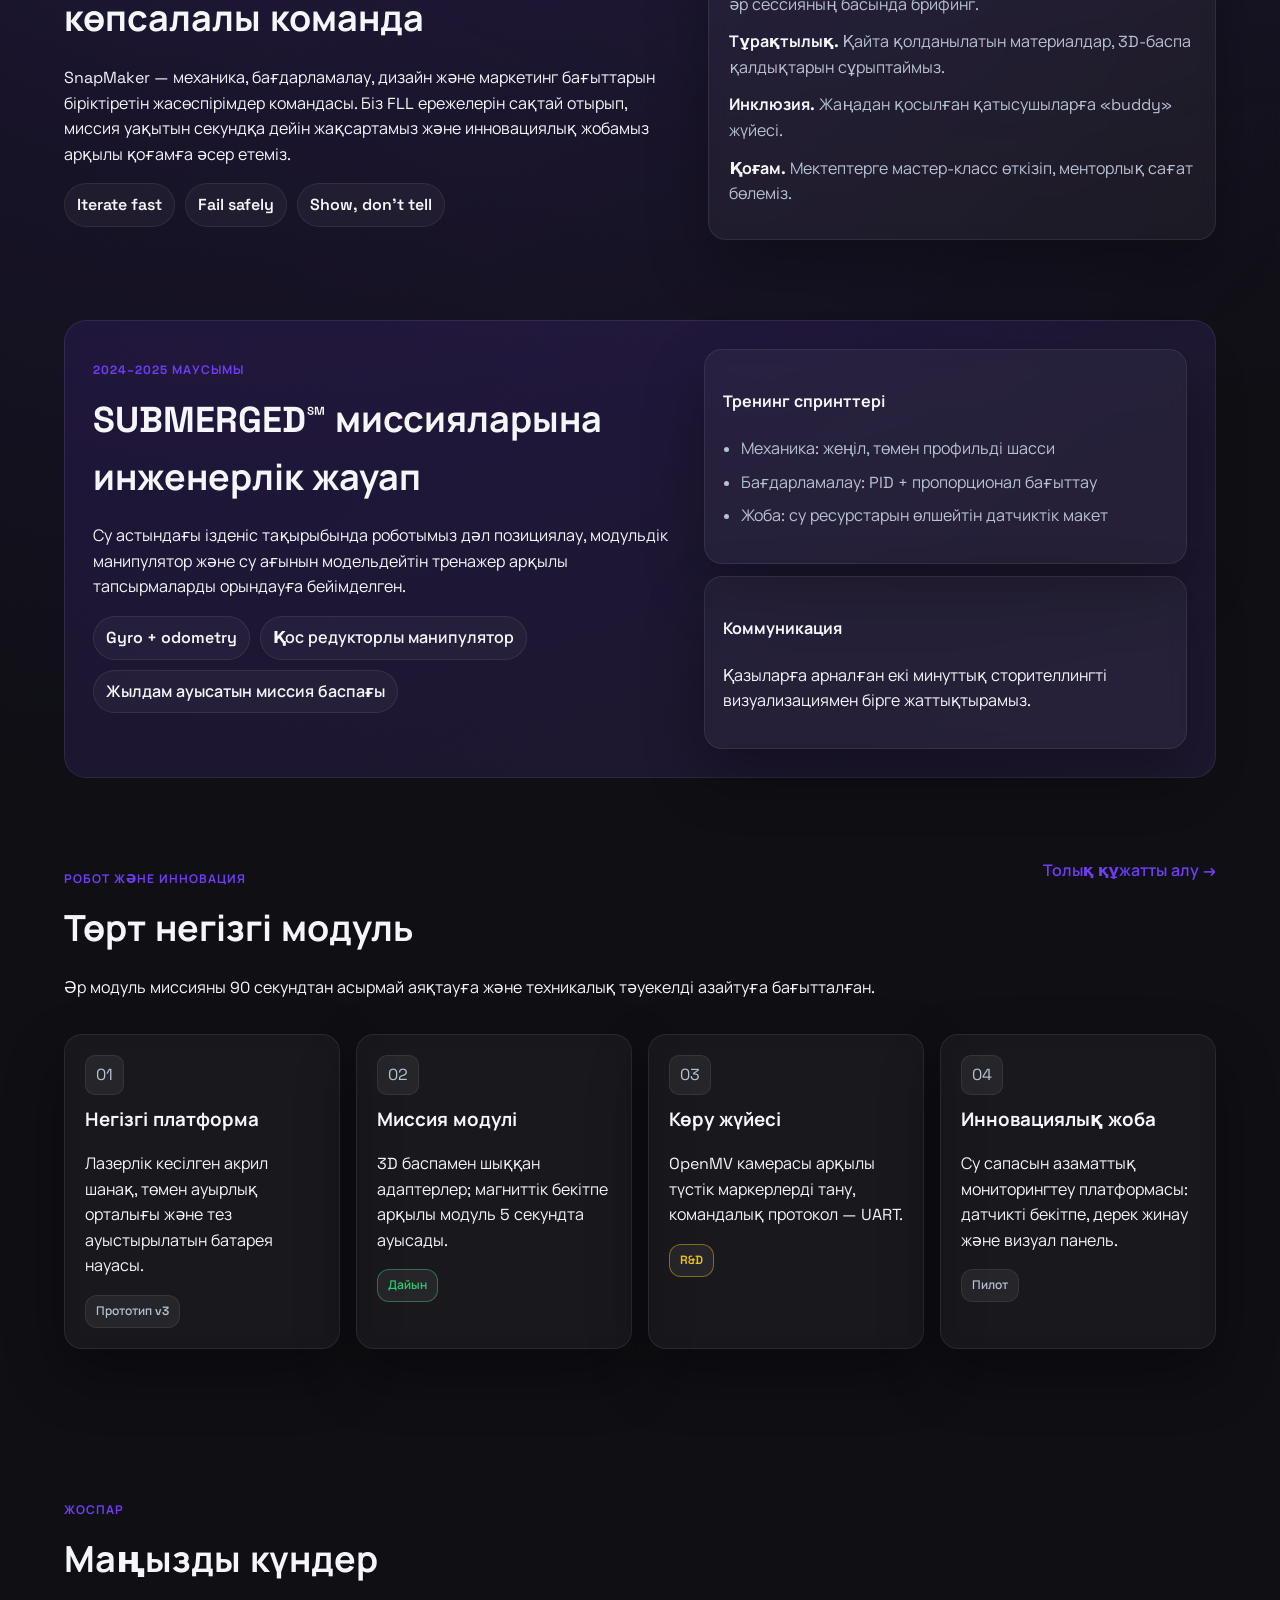
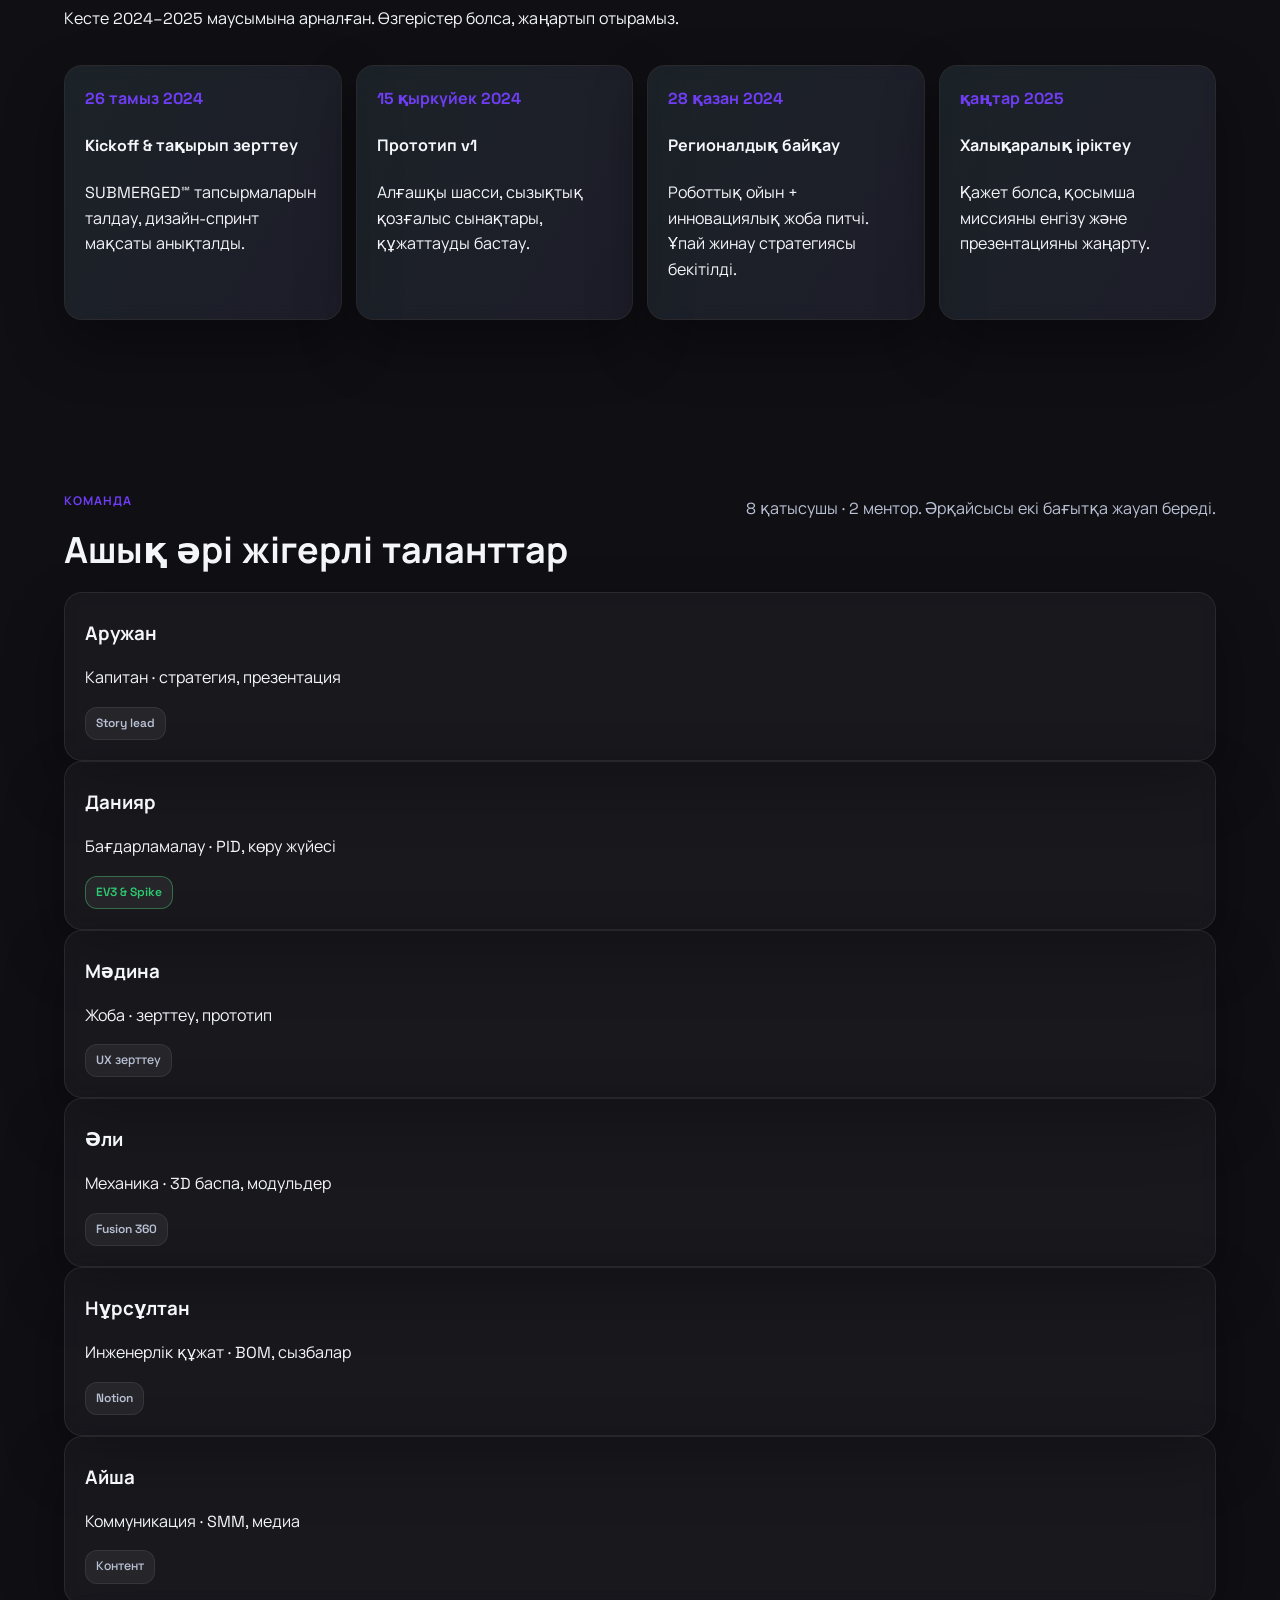
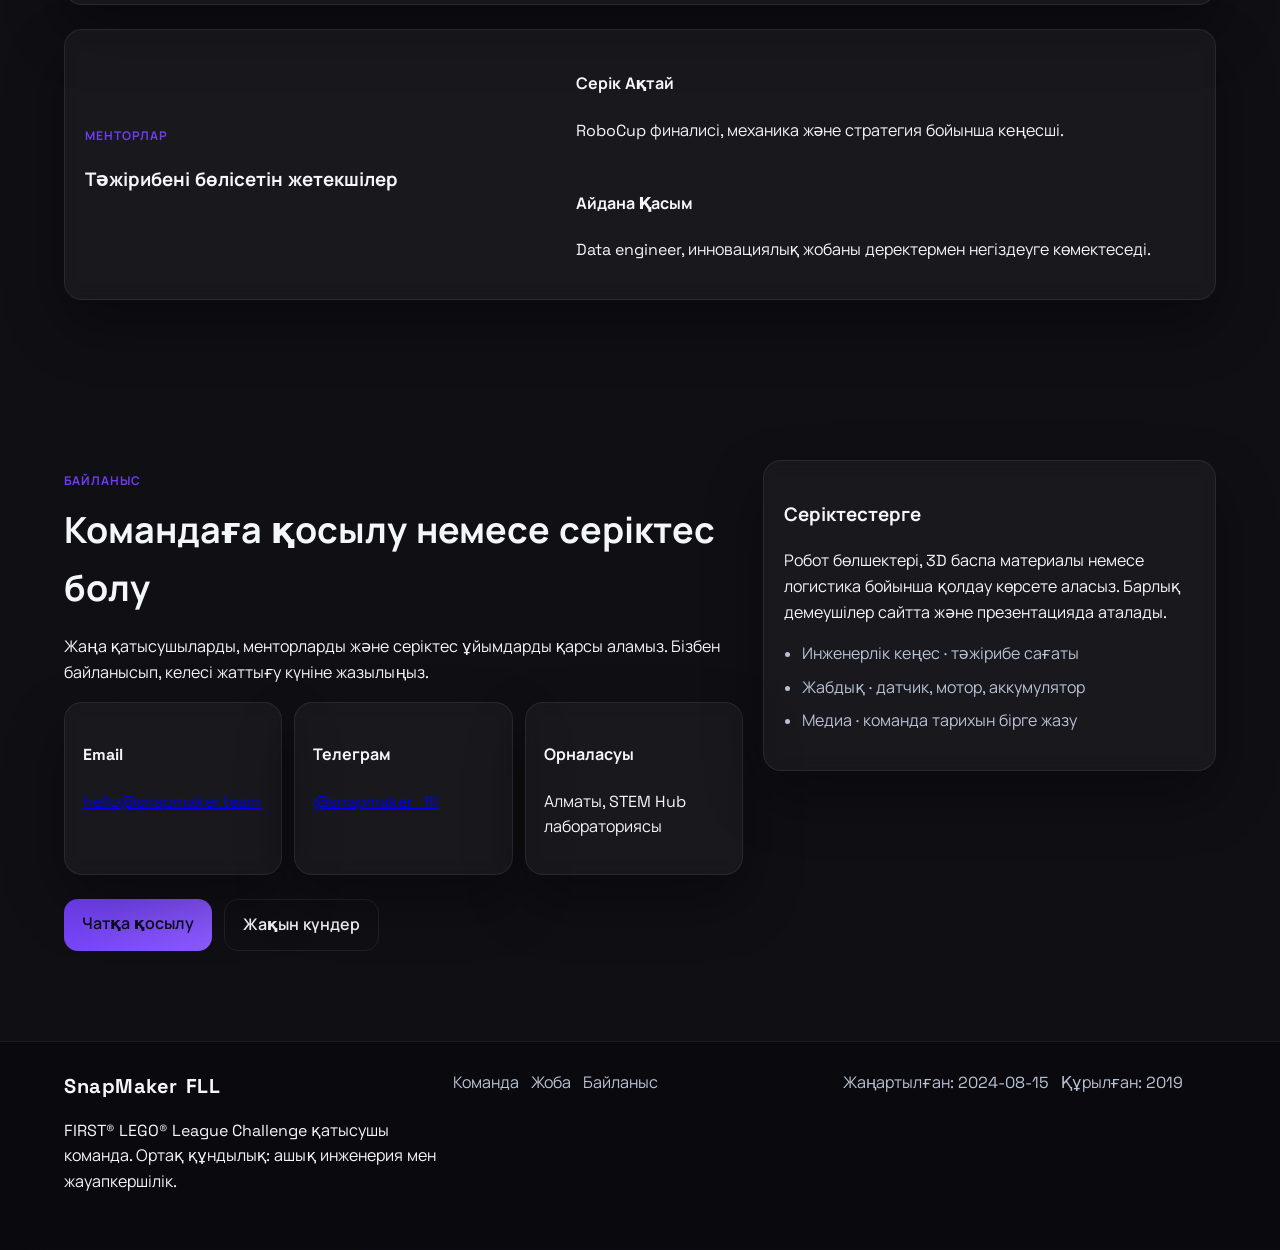
==== commit 079cd4dd: "Add KK/EN/RU site versions and update team (#310402)" ====
--- a/index.html
+++ b/index.html
@@ -21,6 +21,9 @@
         <a href="project.html">Жоба</a>
         <a href="#timeline">Кесте</a>
         <a href="#contact" class="pill">Байланыс</a>
+        <span class="pill palette" style="margin-left:4px;">KK</span>
+        <a class="pill palette" href="index-en.html">EN</a>
+        <a class="pill palette" href="index-ru.html">RU</a>
       </nav>
     </div>
   </header>
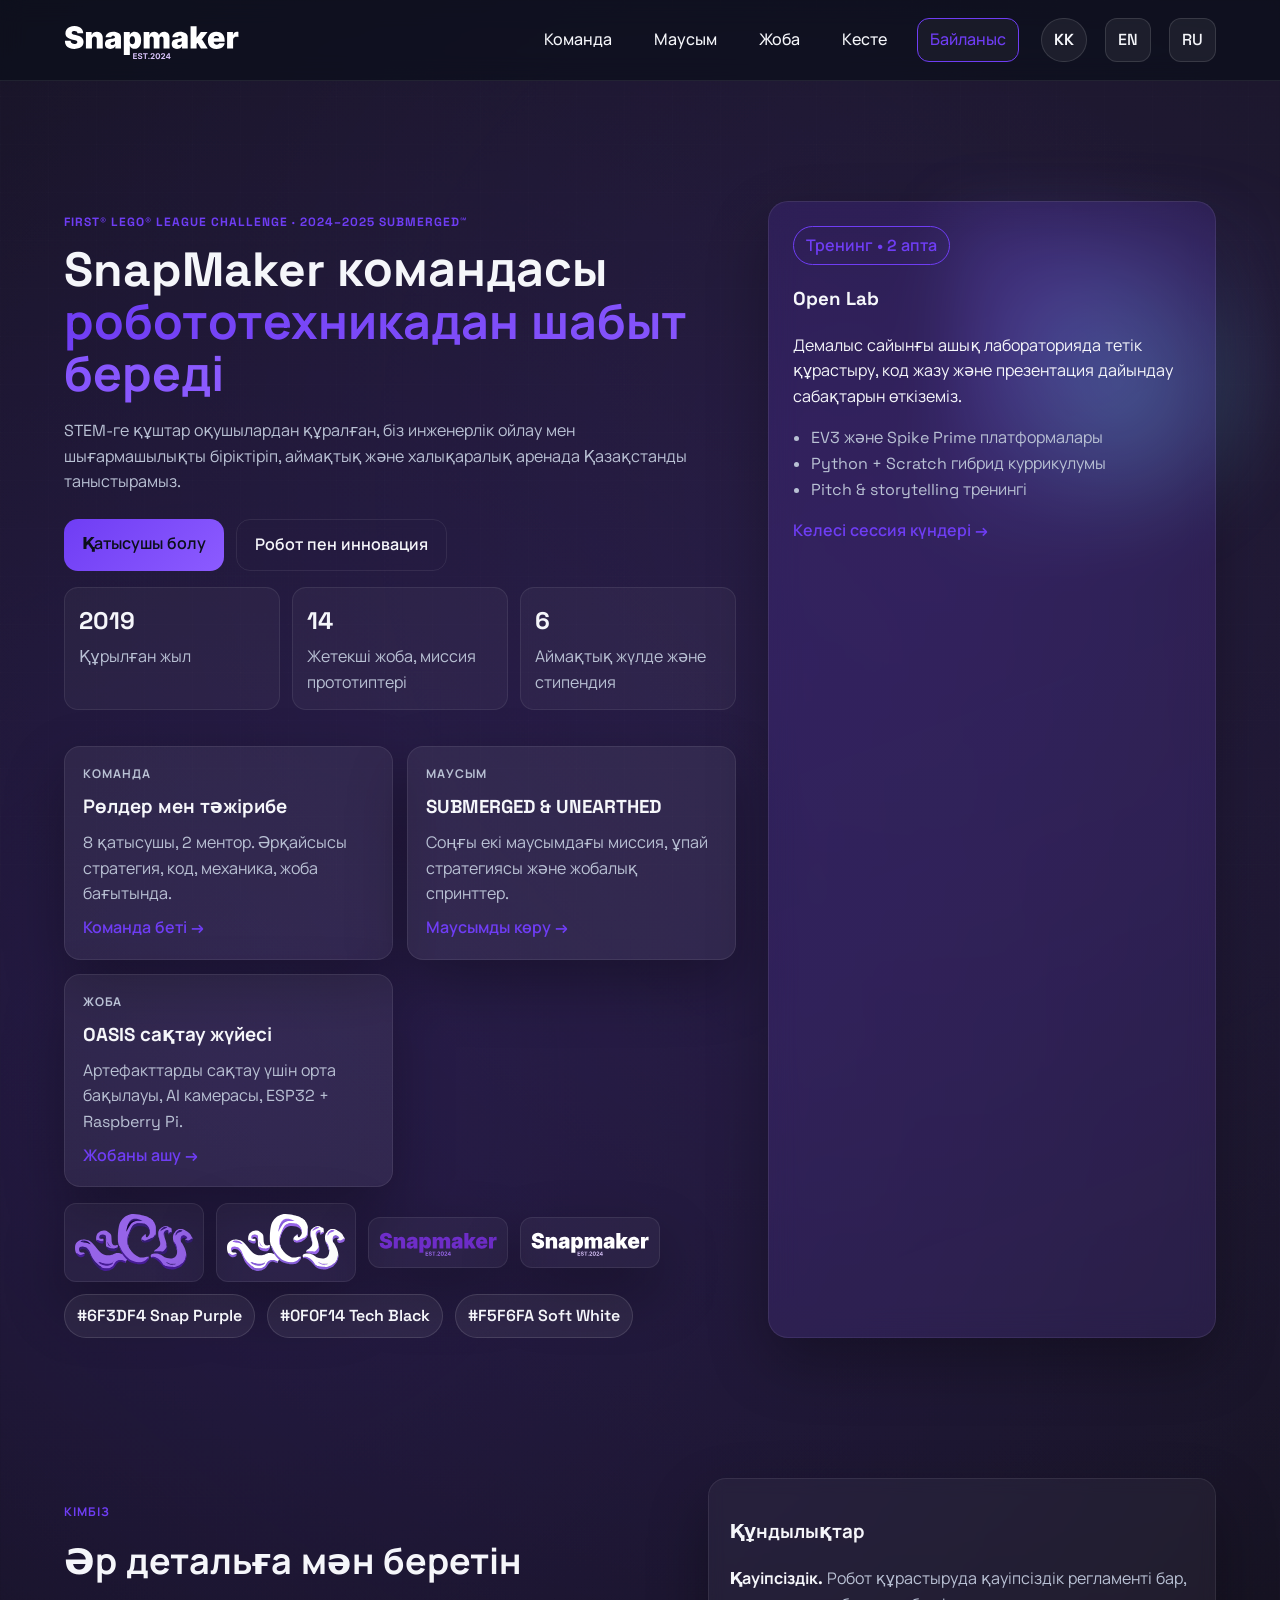
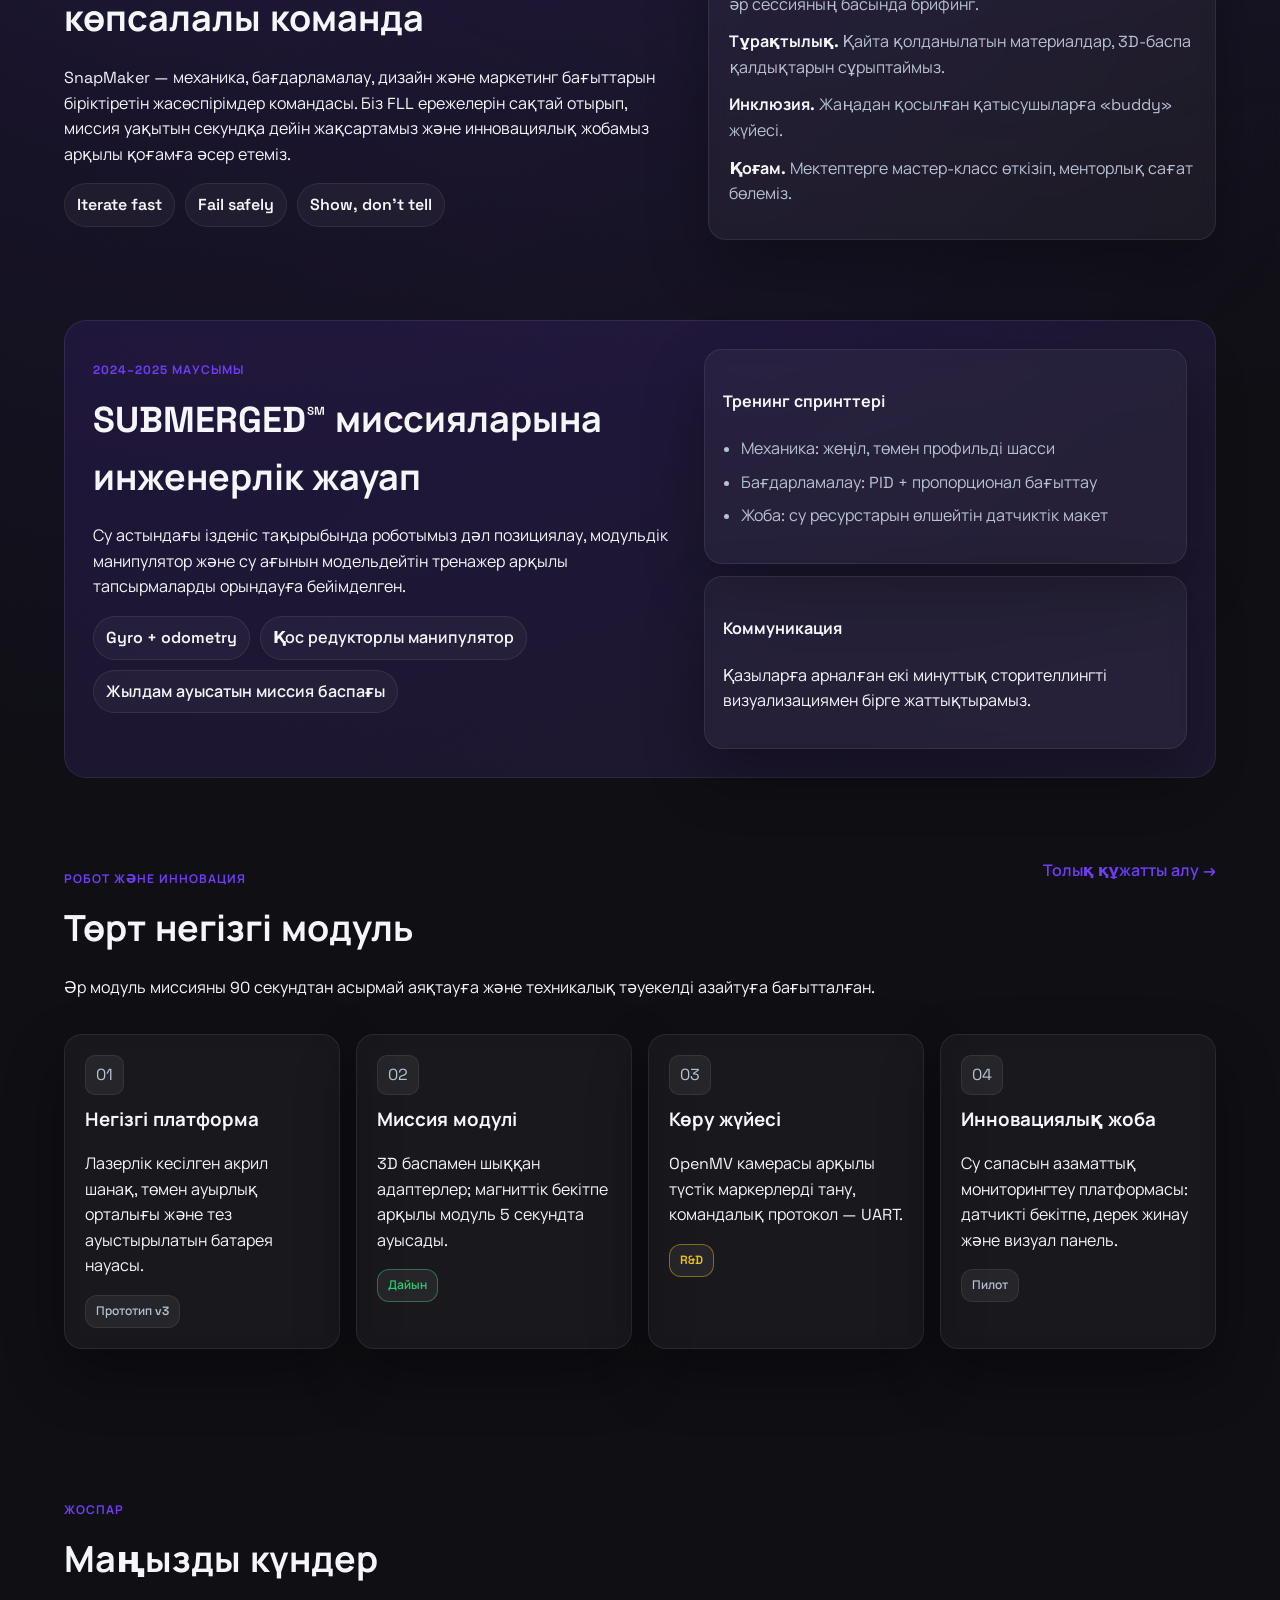
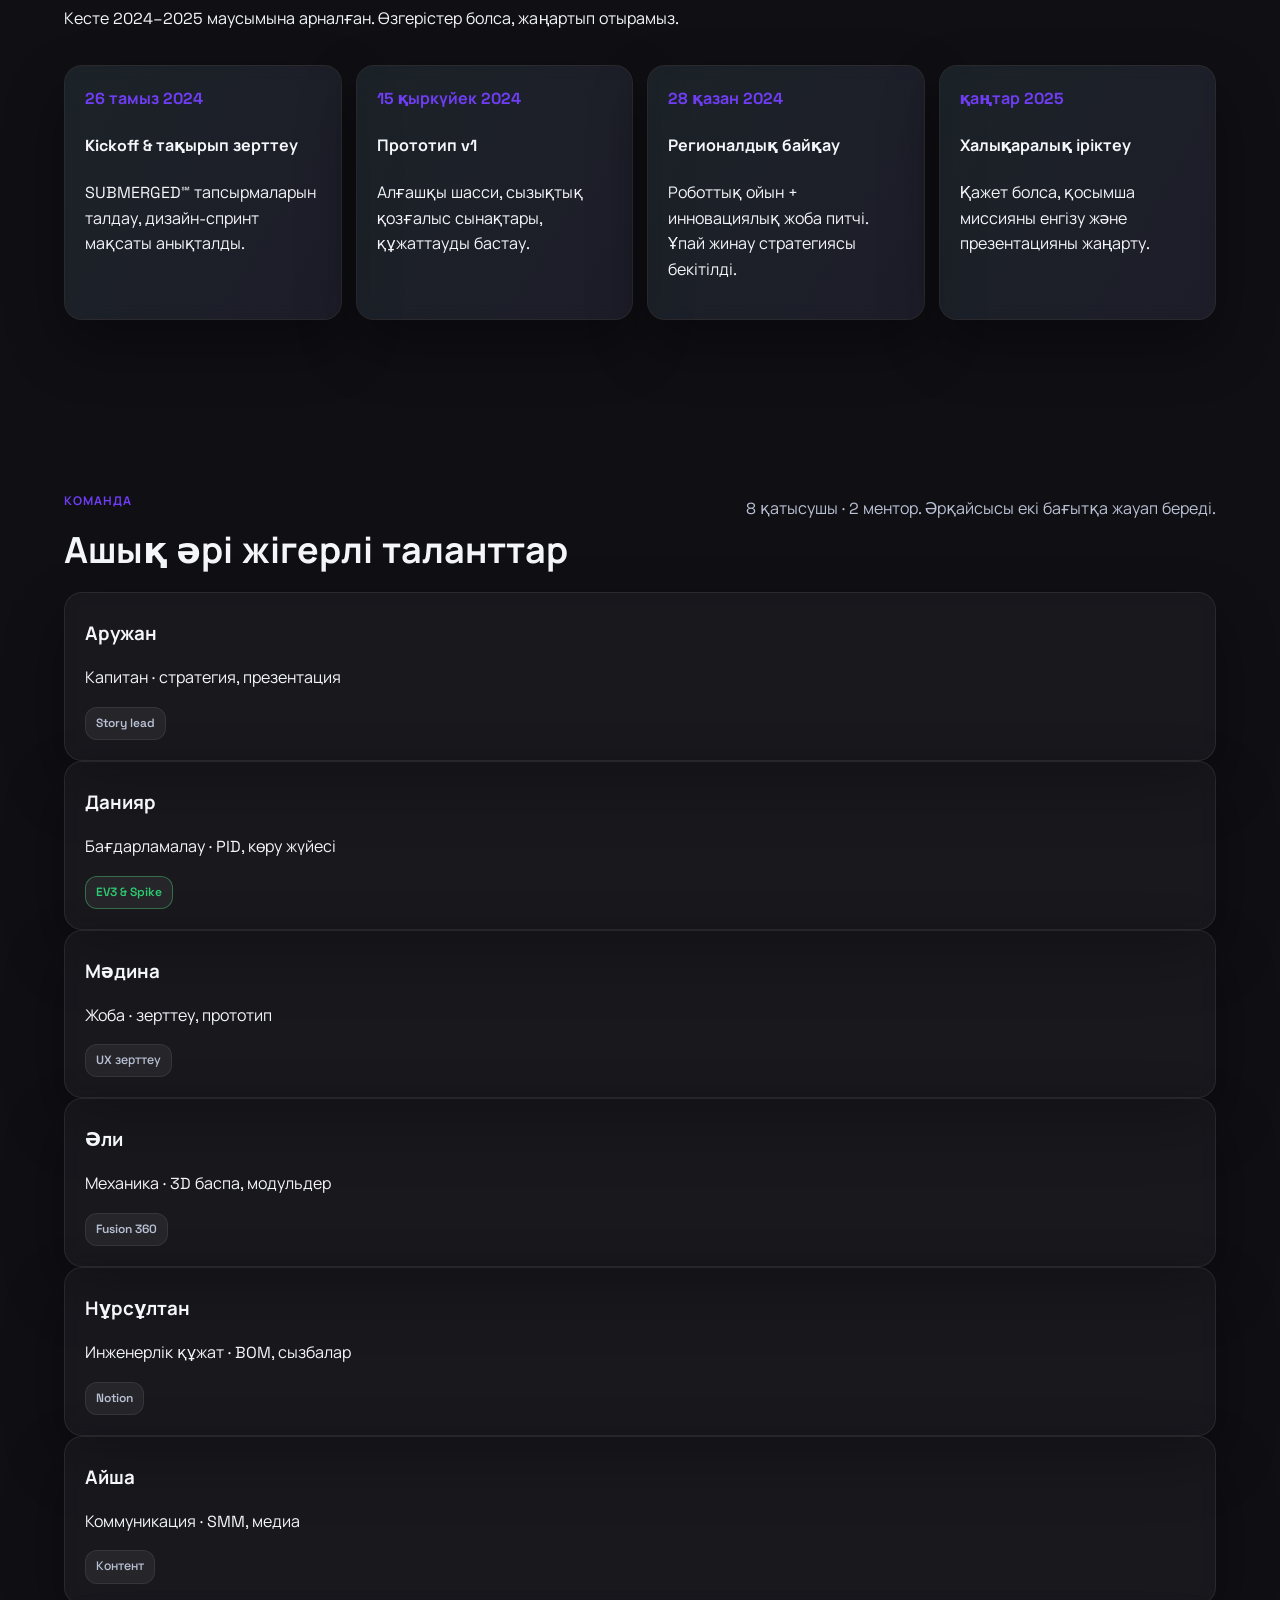
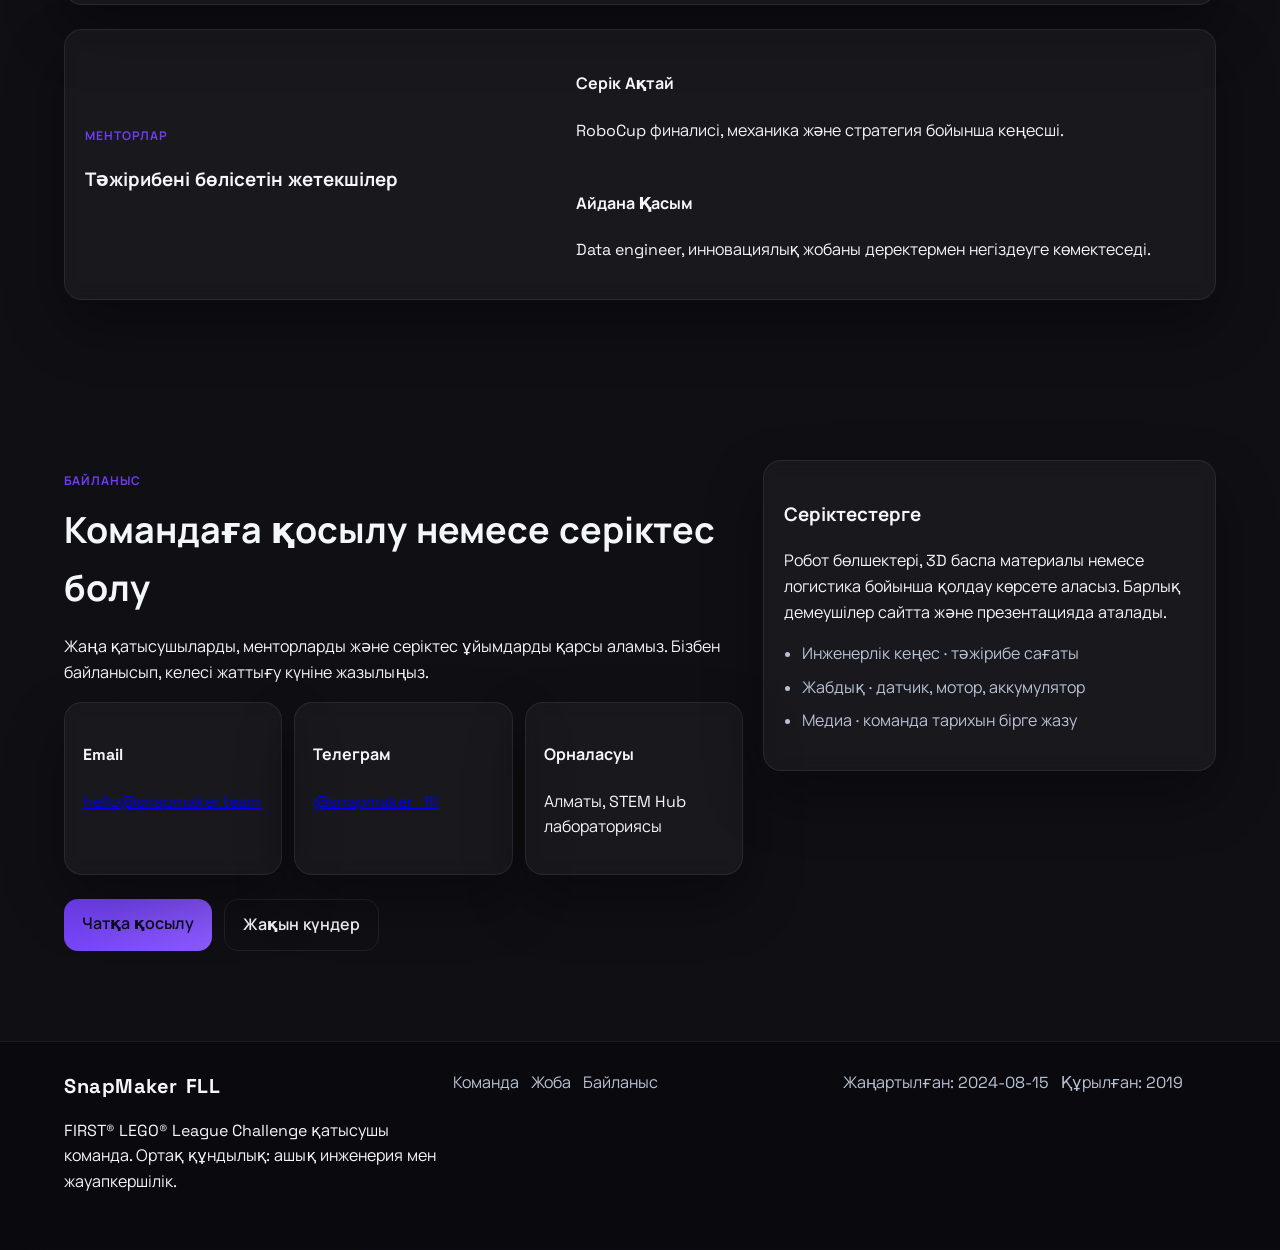
==== commit 872d4ca1: "Update site with OASIS artifact system content" ====
--- a/index.html
+++ b/index.html
@@ -65,13 +65,13 @@
             <p>Соңғы екі маусымдағы миссия, ұпай стратегиясы және жобалық спринттер.</p>
             <a class="text-link" href="season.html">Маусымды көру →</a>
           </div>
-          <div class="feature-card">
-            <p class="eyebrow">Жоба</p>
-            <h3>OASIS сенсор жүйесі</h3>
-            <p>Су сапасын өлшейтін портатив сенсор, 3D моделі мен дерек платформасы.</p>
-            <a class="text-link" href="project.html">Жобаны ашу →</a>
-          </div>
-        </div>
+        <div class="feature-card">
+          <p class="eyebrow">Жоба</p>
+          <h3>OASIS сақтау жүйесі</h3>
+          <p>Артефакттарды сақтау үшін орта бақылауы, AI камерасы, ESP32 + Raspberry Pi.</p>
+          <a class="text-link" href="project.html">Жобаны ашу →</a>
+        </div>
+      </div>
         <div class="brand-row">
           <img class="logo-mark" src="media/SM-logo.svg" alt="SnapMaker логотип (қою)">
           <img class="logo-mark" src="media/SM-logo-light.svg" alt="SnapMaker логотип (жарық)">
